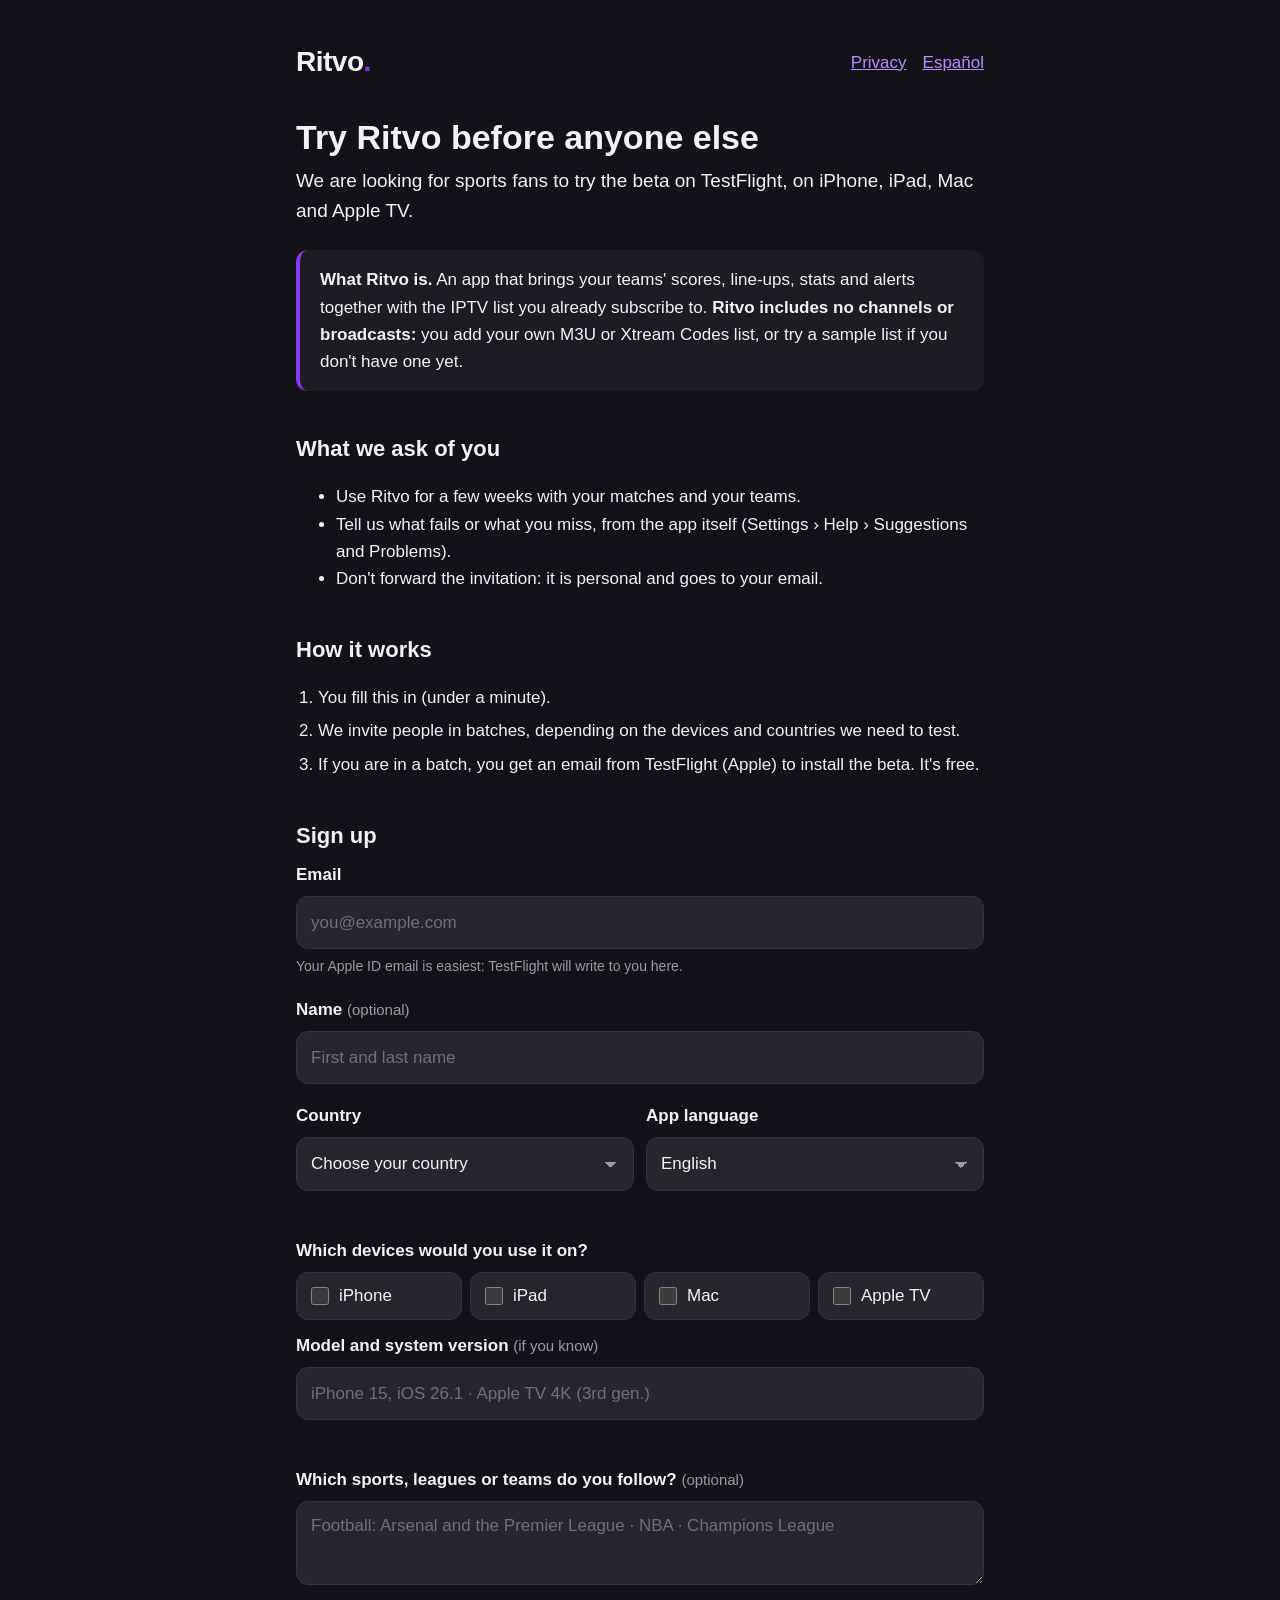
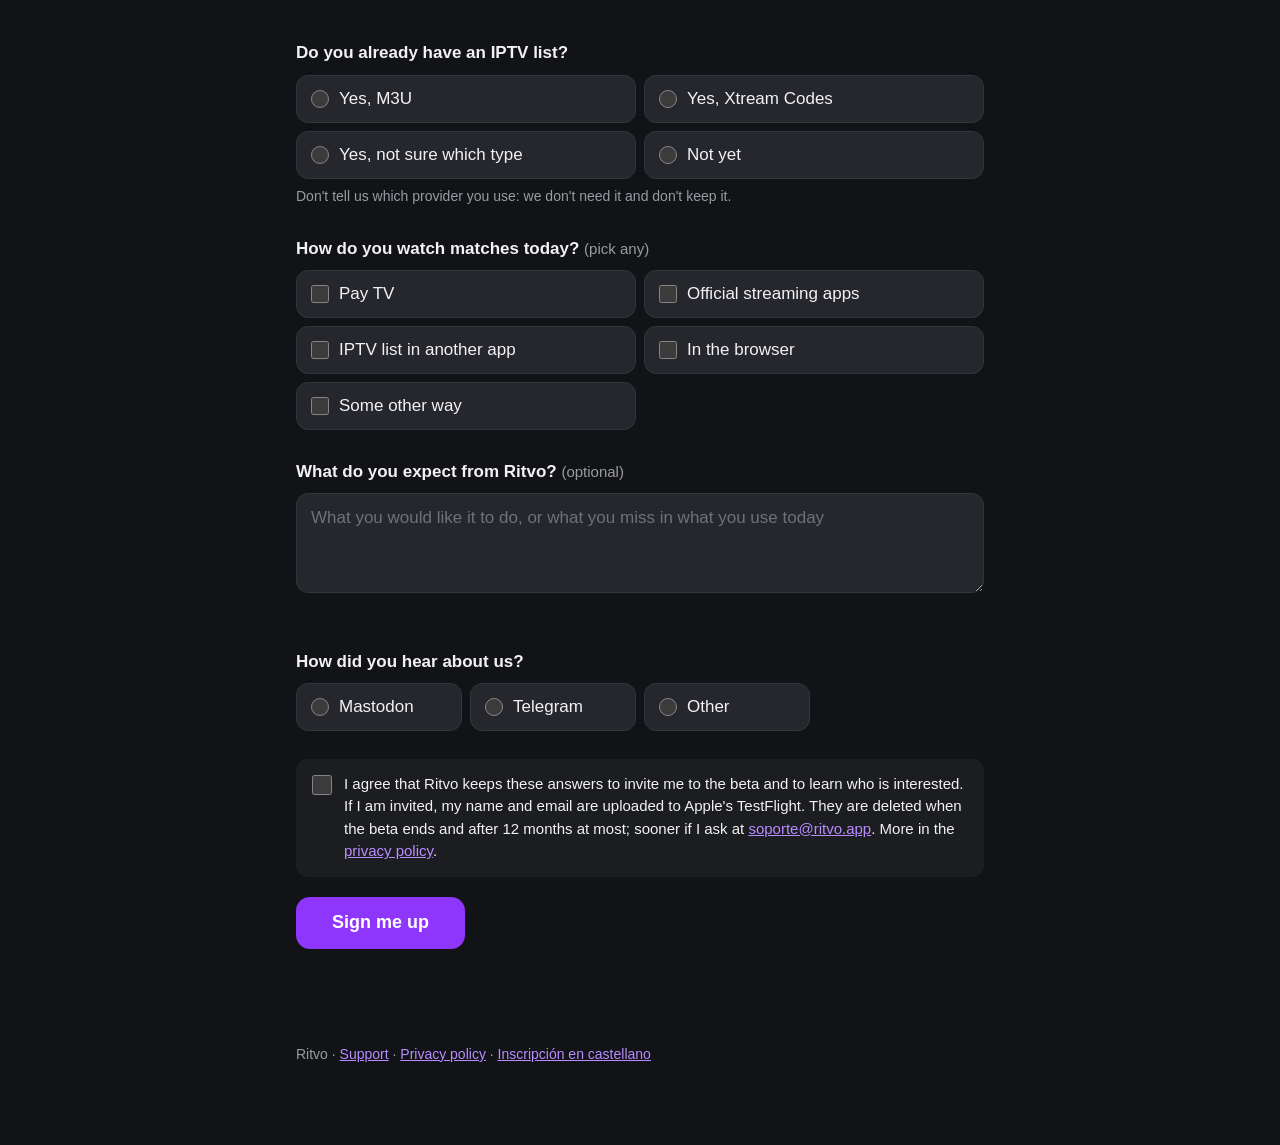
==== beta-en.html @ 6161b94f "Add the beta sign-up form and its privacy section - beta.html and beta-en.html: what Ritvo is (no ch" ====
<!doctype html>
<html lang="en">
<head>
  <meta charset="utf-8">
  <meta name="viewport" content="width=device-width, initial-scale=1">
  <meta name="referrer" content="no-referrer">
  <title>Ritvo beta · Sign up</title>
  <meta name="description" content="Sign up to try Ritvo on TestFlight before it launches: matches, stats and your own IPTV list on iPhone, iPad, Mac and Apple TV.">
  <link rel="alternate" hreflang="es" href="beta.html">
  <link rel="stylesheet" href="estilo.css">
  <link rel="stylesheet" href="beta.css">
</head>
<body>
<main>
  <header>
    <a class="wordmark" href="index.html">Ritvo<span>.</span></a>
    <nav><a href="privacy.html#beta">Privacy</a><a href="beta.html" hreflang="es" data-keep-query>Español</a></nav>
  </header>

  <h1>Try Ritvo before anyone else</h1>
  <p class="lead">We are looking for sports fans to try the beta on TestFlight, on iPhone, iPad, Mac and Apple TV.</p>

  <div class="summary">
    <p><strong>What Ritvo is.</strong> An app that brings your teams' scores, line-ups, stats and alerts together with the IPTV list you already subscribe to. <strong>Ritvo includes no channels or broadcasts:</strong> you add your own M3U or Xtream Codes list, or try a sample list if you don't have one yet.</p>
  </div>

  <h2>What we ask of you</h2>
  <ul>
    <li>Use Ritvo for a few weeks with your matches and your teams.</li>
    <li>Tell us what fails or what you miss, from the app itself (Settings › Help › Suggestions and Problems).</li>
    <li>Don't forward the invitation: it is personal and goes to your email.</li>
  </ul>

  <h2>How it works</h2>
  <ol class="steps">
    <li>You fill this in (under a minute).</li>
    <li>We invite people in batches, depending on the devices and countries we need to test.</li>
    <li>If you are in a batch, you get an email from TestFlight (Apple) to install the beta. It's free.</li>
  </ol>

  <h2 id="formulario">Sign up</h2>
  <form id="signup" action="https://api.ritvo.app/v1/beta/signup" method="post" novalidate>
    <input type="hidden" name="page" value="en">

    <fieldset>
      <div class="field">
        <label class="label" for="email">Email</label>
        <input id="email" name="email" type="email" required maxlength="254" autocomplete="email" inputmode="email" autocapitalize="off" spellcheck="false" placeholder="you@example.com">
        <p class="hint">Your Apple ID email is easiest: TestFlight will write to you here.</p>
      </div>
      <div class="field">
        <label class="label" for="name">Name <span class="optional">(optional)</span></label>
        <input id="name" name="name" type="text" maxlength="80" autocomplete="name" placeholder="First and last name">
      </div>
      <div class="pair">
        <div class="field">
          <label class="label" for="country">Country</label>
          <select id="country" name="country" required>
            <option value="" selected disabled>Choose your country</option>
            <option value="ES">Spain</option>
            <option value="MX">Mexico</option>
            <option value="AR">Argentina</option>
            <option value="CO">Colombia</option>
            <option value="CL">Chile</option>
            <option value="PE">Peru</option>
            <option value="VE">Venezuela</option>
            <option value="EC">Ecuador</option>
            <option value="UY">Uruguay</option>
            <option value="PY">Paraguay</option>
            <option value="BO">Bolivia</option>
            <option value="CR">Costa Rica</option>
            <option value="GT">Guatemala</option>
            <option value="DO">Dominican Republic</option>
            <option value="PR">Puerto Rico</option>
            <option value="US">United States</option>
            <option value="CA">Canada</option>
            <option value="GB">United Kingdom</option>
            <option value="IE">Ireland</option>
            <option value="PT">Portugal</option>
            <option value="FR">France</option>
            <option value="IT">Italy</option>
            <option value="DE">Germany</option>
            <option value="NL">Netherlands</option>
            <option value="BE">Belgium</option>
            <option value="CH">Switzerland</option>
            <option value="AD">Andorra</option>
            <option value="ZZ">Another country</option>
          </select>
        </div>
        <div class="field">
          <label class="label" for="language">App language</label>
          <select id="language" name="language" required>
            <option value="en" selected>English</option>
            <option value="es">Spanish</option>
            <option value="other">Other</option>
          </select>
        </div>
      </div>
    </fieldset>

    <fieldset id="devices-group">
      <legend>Which devices would you use it on?</legend>
      <div class="choices">
        <label class="choice"><input type="checkbox" name="devices" value="iphone"> iPhone</label>
        <label class="choice"><input type="checkbox" name="devices" value="ipad"> iPad</label>
        <label class="choice"><input type="checkbox" name="devices" value="mac"> Mac</label>
        <label class="choice"><input type="checkbox" name="devices" value="appletv"> Apple TV</label>
      </div>
      <div class="field" style="margin-top: 12px">
        <label class="label" for="models">Model and system version <span class="optional">(if you know)</span></label>
        <input id="models" name="models" type="text" maxlength="200" placeholder="iPhone 15, iOS 26.1 · Apple TV 4K (3rd gen.)">
      </div>
    </fieldset>

    <fieldset>
      <div class="field">
        <label class="label" for="sports">Which sports, leagues or teams do you follow? <span class="optional">(optional)</span></label>
        <textarea id="sports" name="sports" maxlength="300" rows="2" placeholder="Football: Arsenal and the Premier League · NBA · Champions League"></textarea>
      </div>
    </fieldset>

    <fieldset>
      <legend>Do you already have an IPTV list?</legend>
      <div class="choices roomy">
        <label class="choice"><input type="radio" name="iptv" value="m3u" required> Yes, M3U</label>
        <label class="choice"><input type="radio" name="iptv" value="xtream"> Yes, Xtream Codes</label>
        <label class="choice"><input type="radio" name="iptv" value="unsure"> Yes, not sure which type</label>
        <label class="choice"><input type="radio" name="iptv" value="none"> Not yet</label>
      </div>
      <p class="hint">Don't tell us which provider you use: we don't need it and don't keep it.</p>
    </fieldset>

    <fieldset>
      <legend>How do you watch matches today? <span class="optional">(pick any)</span></legend>
      <div class="choices roomy">
        <label class="choice"><input type="checkbox" name="watch" value="paytv"> Pay TV</label>
        <label class="choice"><input type="checkbox" name="watch" value="streaming"> Official streaming apps</label>
        <label class="choice"><input type="checkbox" name="watch" value="iptv_app"> IPTV list in another app</label>
        <label class="choice"><input type="checkbox" name="watch" value="web"> In the browser</label>
        <label class="choice"><input type="checkbox" name="watch" value="other"> Some other way</label>
      </div>
    </fieldset>

    <fieldset>
      <div class="field">
        <label class="label" for="expectations">What do you expect from Ritvo? <span class="optional">(optional)</span></label>
        <textarea id="expectations" name="expectations" maxlength="600" rows="3" placeholder="What you would like it to do, or what you miss in what you use today"></textarea>
      </div>
    </fieldset>

    <fieldset>
      <legend>How did you hear about us?</legend>
      <div class="choices">
        <label class="choice"><input type="radio" name="source" value="mastodon" required> Mastodon</label>
        <label class="choice"><input type="radio" name="source" value="telegram"> Telegram</label>
        <label class="choice"><input type="radio" name="source" value="other"> Other</label>
      </div>
    </fieldset>

    <div class="trap" aria-hidden="true">
      <label for="website">Leave this field empty</label>
      <input id="website" name="website" type="text" tabindex="-1" autocomplete="off">
    </div>

    <label class="consent">
      <input type="checkbox" name="consent" value="yes" required>
      <span>I agree that Ritvo keeps these answers to invite me to the beta and to learn who is interested. If I am invited, my name and email are uploaded to Apple's TestFlight. They are deleted when the beta ends and after 12 months at most; sooner if I ask at <a href="mailto:soporte@ritvo.app">soporte@ritvo.app</a>. More in the <a href="privacy.html#beta">privacy policy</a>.</span>
    </label>

    <button type="submit">Sign me up</button>
    <p id="status" class="status" role="status" aria-live="polite"></p>
  </form>

  <footer>Ritvo · <a href="support.html">Support</a> · <a href="privacy.html#beta">Privacy policy</a> · <a href="beta.html" hreflang="es" data-keep-query>Inscripción en castellano</a></footer>
</main>
<script src="beta.js"></script>
</body>
</html>
---- estilo.css ----
/* Ritvo's public pages: privacy policy and support (docs/PUBLICACION.md). */
:root {
  --charcoal: #121316;
  --surface: #1c1d21;
  --accent: #8e36fc;
  --accent-text: #b98cff;
  --text: #f2f2f5;
  --text-secondary: #9a9ba3;
  color-scheme: dark;
}

* { box-sizing: border-box; }

body {
  margin: 0;
  background: var(--charcoal);
  color: var(--text);
  font: 17px/1.6 -apple-system, BlinkMacSystemFont, "SF Pro Text", "Helvetica Neue", Arial, sans-serif;
}

main {
  max-width: 720px;
  margin: 0 auto;
  padding: 40px 16px 80px;
}

header {
  display: flex;
  align-items: center;
  justify-content: space-between;
  gap: 16px;
  margin-bottom: 32px;
}

.wordmark {
  font-weight: 800;
  font-size: 28px;
  letter-spacing: -0.5px;
  color: var(--text);
  text-decoration: none;
}

.wordmark span { color: var(--accent); }

nav a { margin-left: 16px; }

h1 { font-size: 34px; line-height: 1.2; margin: 0 0 8px; }
h2 { font-size: 22px; margin: 40px 0 8px; }
h3 { font-size: 18px; margin: 24px 0 4px; }

p, li { color: var(--text); }

.meta, .note { color: var(--text-secondary); font-size: 15px; }

.summary {
  background: var(--surface);
  border-left: 4px solid var(--accent);
  border-radius: 12px;
  padding: 16px 20px;
  margin: 24px 0;
}

.summary p { margin: 0; }

a { color: var(--accent-text); }

table { width: 100%; border-collapse: collapse; margin: 16px 0; font-size: 15px; }
th, td { text-align: left; vertical-align: top; padding: 10px 8px; border-bottom: 1px solid #2c2d33; }
th { color: var(--text-secondary); font-weight: 600; }

footer { margin-top: 56px; color: var(--text-secondary); font-size: 14px; }

@media (max-width: 560px) {
  table, thead, tbody, tr, th, td { display: block; }
  thead { display: none; }
  td { border: none; padding: 2px 0; }
  tr { border-bottom: 1px solid #2c2d33; padding: 10px 0; }
}
---- beta.css ----
/* The external beta's signup form (beta.html, beta-en.html). On top of estilo.css. */
:root {
  --field: #26272c;
  --line: #34353c;
  --danger: #ff6b6b;
}

.lead { font-size: 19px; color: var(--text); margin: 0 0 8px; }

.steps { padding-left: 22px; }
.steps li { margin: 6px 0; }

form { margin-top: 8px; }

fieldset {
  border: 0;
  margin: 0 0 28px;
  padding: 0;
  min-width: 0;
}

legend, .label {
  display: block;
  font-weight: 650;
  font-size: 17px;
  margin-bottom: 8px;
  padding: 0;
}

.optional { color: var(--text-secondary); font-weight: 400; font-size: 15px; }
.hint { color: var(--text-secondary); font-size: 14px; margin: 6px 0 0; }

.field { margin-bottom: 18px; }

input[type="email"], input[type="text"], select, textarea {
  width: 100%;
  font: inherit;
  font-size: 17px;
  color: var(--text);
  background: var(--field);
  border: 1px solid var(--line);
  border-radius: 12px;
  padding: 12px 14px;
  min-height: 48px;
}

textarea { min-height: 84px; resize: vertical; line-height: 1.45; }

select {
  appearance: none;
  background-image: linear-gradient(45deg, transparent 50%, var(--text-secondary) 50%), linear-gradient(135deg, var(--text-secondary) 50%, transparent 50%);
  background-position: calc(100% - 22px) 52%, calc(100% - 16px) 52%;
  background-size: 6px 6px;
  background-repeat: no-repeat;
  padding-right: 40px;
}

input:focus-visible, select:focus-visible, textarea:focus-visible, .choice:focus-within, button:focus-visible {
  outline: 2px solid var(--accent-text);
  outline-offset: 2px;
}

::placeholder { color: #6f7079; }

.choices {
  display: grid;
  grid-template-columns: repeat(auto-fill, minmax(150px, 1fr));
  gap: 8px;
}

/* Longer answers: always two per row. */
.choices.roomy { grid-template-columns: repeat(2, minmax(0, 1fr)); }

.choice {
  display: flex;
  align-items: center;
  gap: 10px;
  min-height: 48px;
  padding: 10px 14px;
  background: var(--field);
  border: 1px solid var(--line);
  border-radius: 12px;
  cursor: pointer;
  line-height: 1.3;
}

.choice:has(input:checked) { border-color: var(--accent); background: #2a2340; }

.choice input { accent-color: var(--accent); width: 18px; height: 18px; margin: 0; flex: none; }

.consent {
  display: flex;
  gap: 12px;
  align-items: flex-start;
  background: var(--surface);
  border-radius: 12px;
  padding: 14px 16px;
  font-size: 15px;
  line-height: 1.5;
  cursor: pointer;
}

.consent input { accent-color: var(--accent); width: 20px; height: 20px; margin: 2px 0 0; flex: none; }

/* Hidden from people, there for bots (the server ignores signups that fill it). */
.trap { position: absolute; left: -10000px; width: 1px; height: 1px; overflow: hidden; }

button[type="submit"] {
  width: 100%;
  margin-top: 20px;
  min-height: 52px;
  border: 0;
  border-radius: 14px;
  background: var(--accent);
  color: #fff;
  font: inherit;
  font-weight: 700;
  font-size: 18px;
  cursor: pointer;
}

button[type="submit"]:disabled { opacity: 0.6; cursor: progress; }

.status { min-height: 24px; margin: 14px 0 0; font-size: 15px; }
.status.error { color: var(--danger); }

.invalid { border-color: var(--danger) !important; }

@media (min-width: 640px) {
  .pair { display: grid; grid-template-columns: 1fr 1fr; gap: 12px; }
  button[type="submit"] { width: auto; padding: 0 36px; }
}
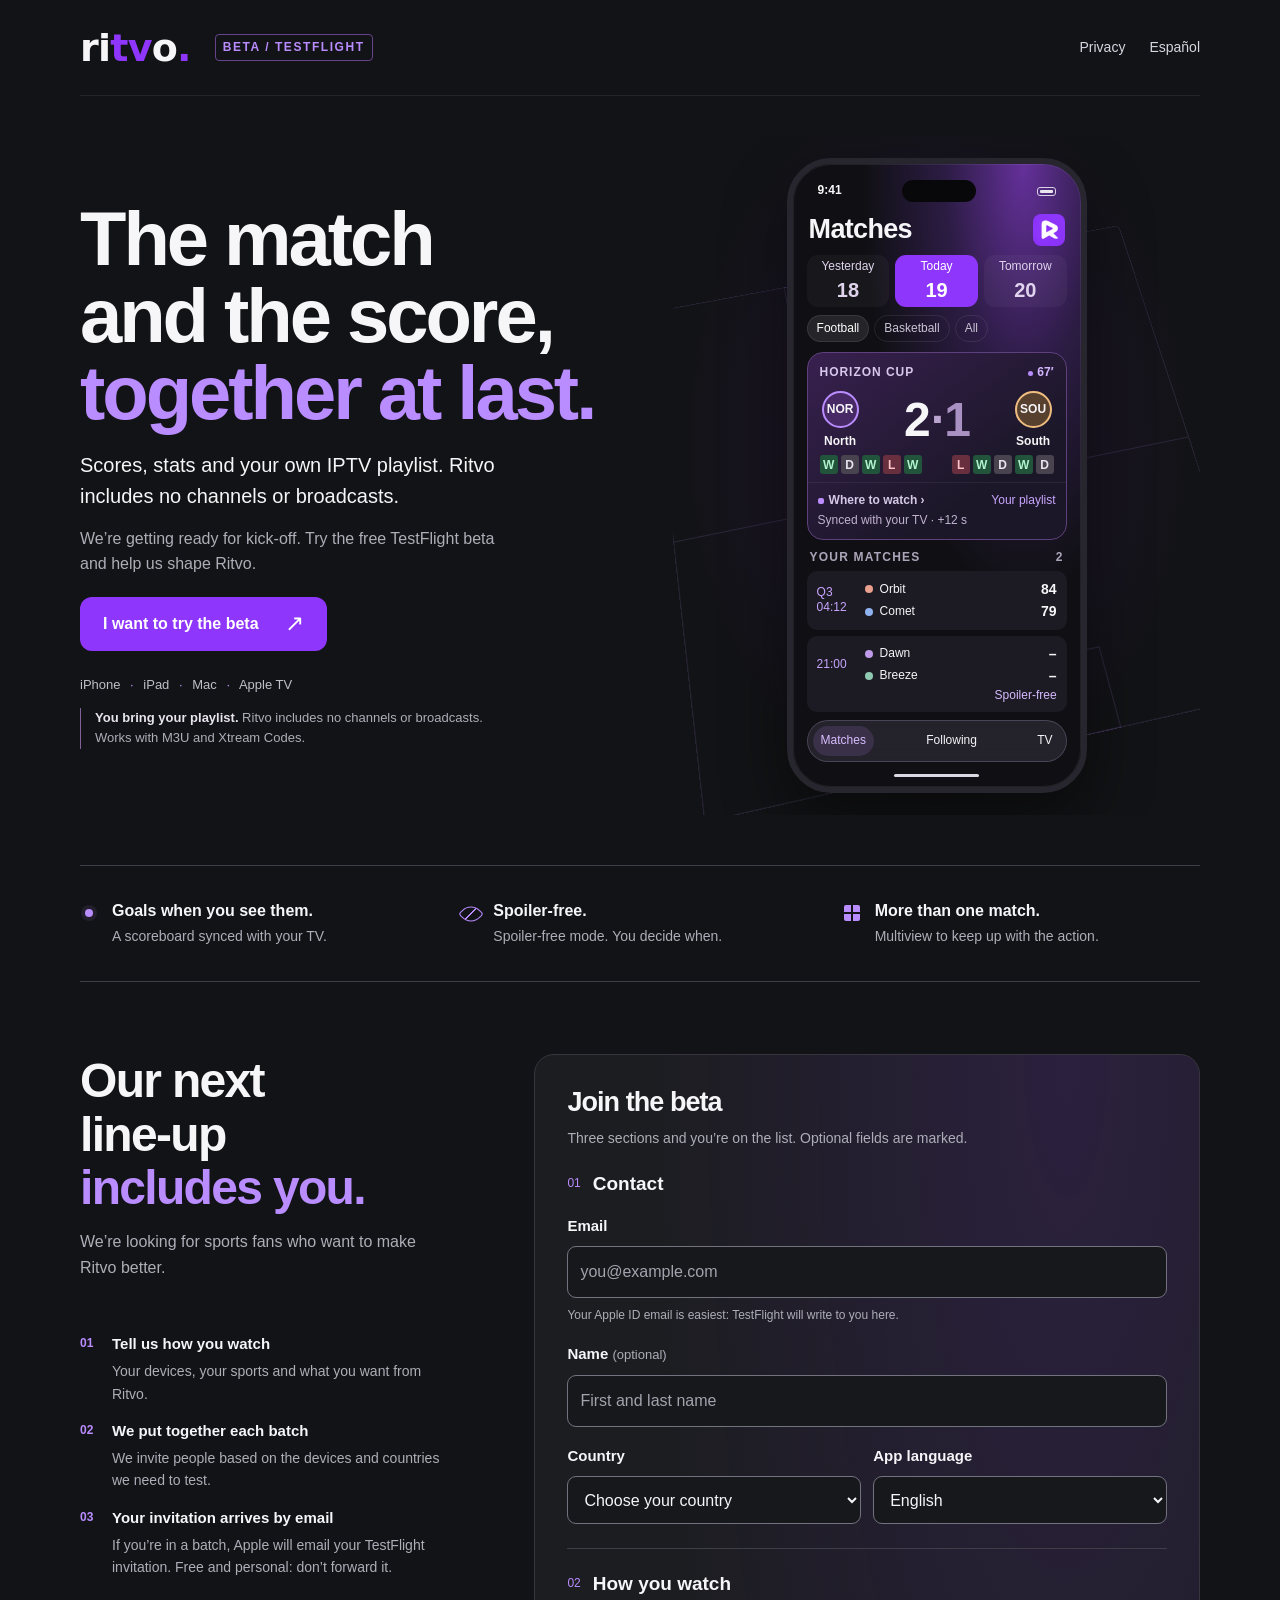
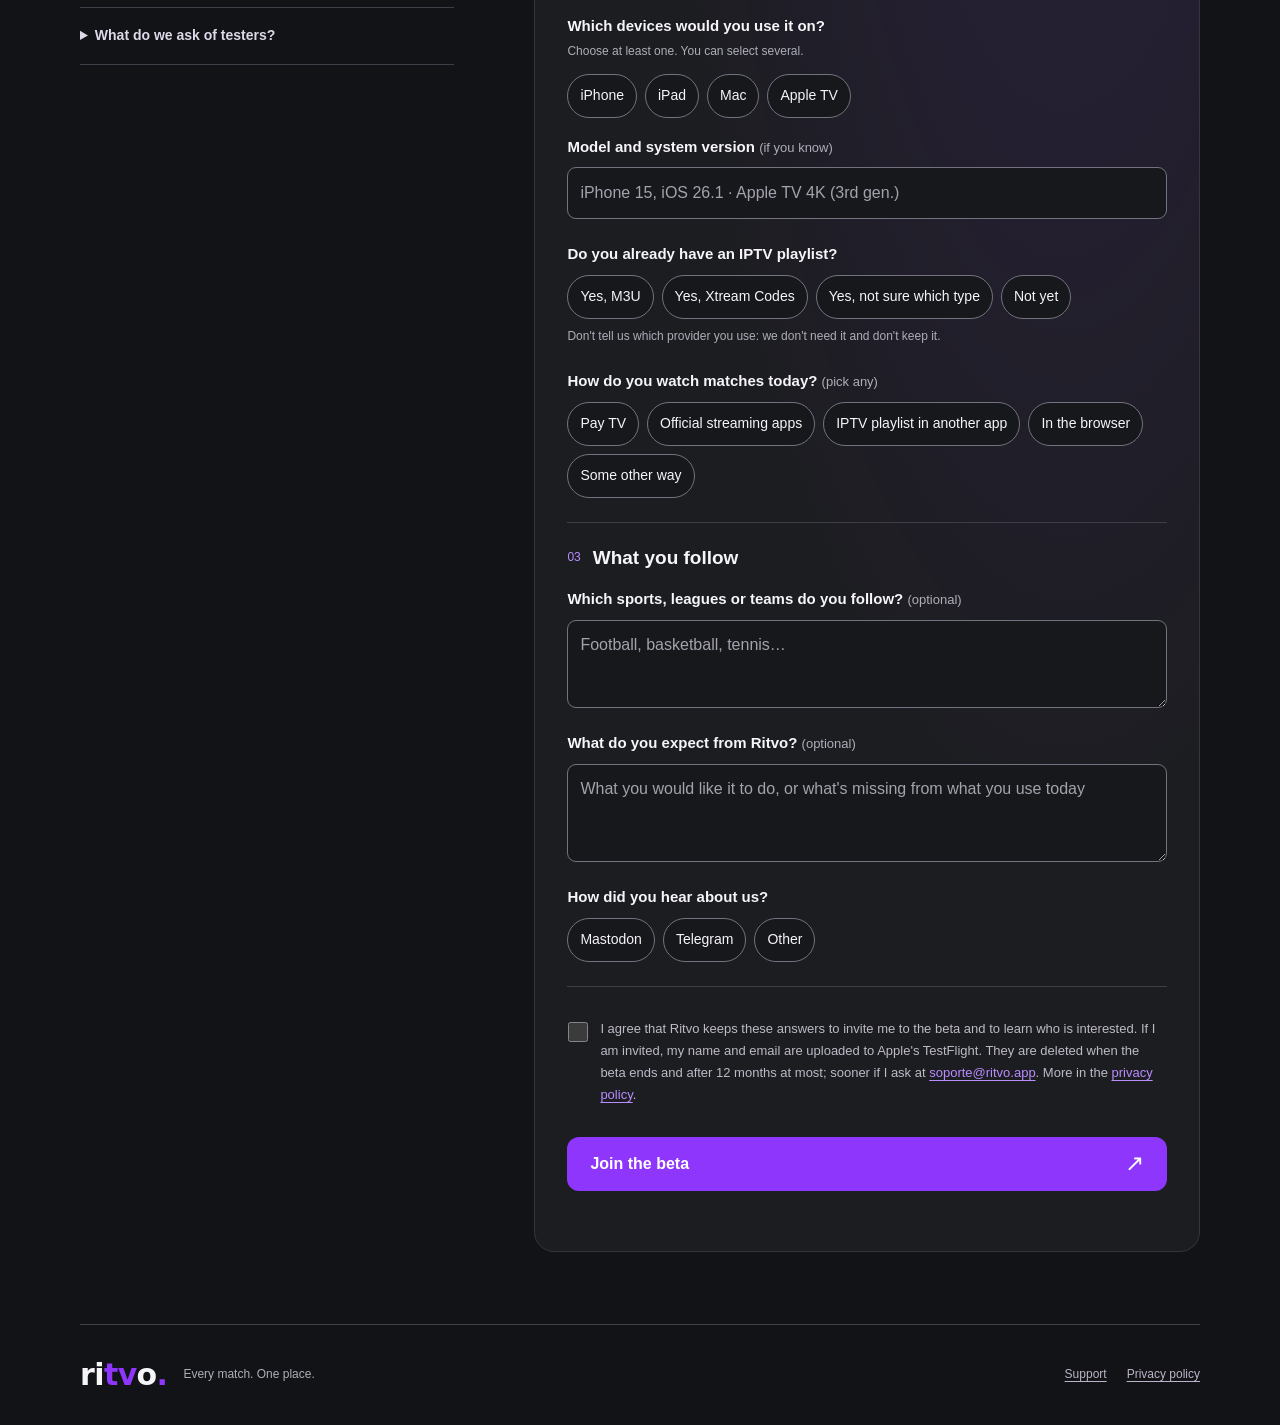
==== commit cfc5f047: "Redesign the beta sign-up pages with Ritvo's own look - Arena hero with the app's wordmark and icon," ====
--- a/beta-en.html
+++ b/beta-en.html
@@ -1,52 +1,91 @@
 <!doctype html>
-<html lang="en">
+<html data-type="software" lang="en">
 <head>
   <meta charset="utf-8">
   <meta name="viewport" content="width=device-width, initial-scale=1">
   <meta name="referrer" content="no-referrer">
   <title>Ritvo beta · Sign up</title>
-  <meta name="description" content="Sign up to try Ritvo on TestFlight before it launches: matches, stats and your own IPTV list on iPhone, iPad, Mac and Apple TV.">
+  <meta name="description" content="Sign up to try Ritvo on TestFlight before it launches: matches, stats and your own IPTV playlist on iPhone, iPad, Mac and Apple TV.">
   <link rel="alternate" hreflang="es" href="beta.html">
-  <link rel="stylesheet" href="estilo.css">
   <link rel="stylesheet" href="beta.css">
+  <meta name="theme-color" content="#121316">
+  <meta name="color-scheme" content="dark">
+  <link rel="apple-touch-icon" sizes="192x192" href="beta-assets/app-icon-192.png">
+  <link rel="icon" type="image/png" sizes="192x192" href="beta-assets/app-icon-192.png">
+  <link rel="icon" type="image/png" sizes="512x512" href="beta-assets/app-icon-512.png">
+  <meta property="og:title" content="Ritvo beta · The match and the score, together at last.">
+  <meta property="og:description" content="Try Ritvo on TestFlight: scores, stats and your own IPTV playlist. No channels or broadcasts included.">
+  <meta property="og:type" content="website">
+  <meta property="og:url" content="https://ritvo.app/beta-en.html">
+  <meta property="og:image" content="https://ritvo.app/beta-assets/og-beta-en.jpg">
+  <meta property="og:image:width" content="1200">
+  <meta property="og:image:height" content="630">
+  <meta property="og:image:alt" content="Ritvo beta. The match and the score, together at last. iPhone preview with fictional teams and your own playlist.">
+  <meta name="twitter:card" content="summary_large_image">
 </head>
 <body>
-<main>
-  <header>
-    <a class="wordmark" href="index.html">Ritvo<span>.</span></a>
-    <nav><a href="privacy.html#beta">Privacy</a><a href="beta.html" hreflang="es" data-keep-query>Español</a></nav>
-  </header>
-
-  <h1>Try Ritvo before anyone else</h1>
-  <p class="lead">We are looking for sports fans to try the beta on TestFlight, on iPhone, iPad, Mac and Apple TV.</p>
-
-  <div class="summary">
-    <p><strong>What Ritvo is.</strong> An app that brings your teams' scores, line-ups, stats and alerts together with the IPTV list you already subscribe to. <strong>Ritvo includes no channels or broadcasts:</strong> you add your own M3U or Xtream Codes list, or try a sample list if you don't have one yet.</p>
+<a class="skip-link" href="#contenido">Skip to content</a>
+<header class="site-header wrap">
+  <a class="wordmark" href="index.html" aria-label="Ritvo"><span aria-hidden="true">ri<span class="brand-violet">tv</span>o<span class="brand-violet">.</span></span></a>
+  <span class="beta-label">BETA <span>/ TESTFLIGHT</span></span>
+  <nav aria-label="Main navigation"><a href="privacy.html#beta">Privacy</a><a class="language-link" href="beta.html" hreflang="es" lang="es" data-keep-query>Español</a></nav>
+</header>
+<main id="contenido">
+<section class="hero wrap" aria-labelledby="hero-title">
+  <div class="hero-copy">
+    <h1 id="hero-title">The match and the score, <em>together at last.</em></h1>
+    <p class="lead">Scores, stats and your own IPTV playlist. Ritvo includes no channels or broadcasts.</p>
+    <p class="beta-invite">We’re getting ready for kick-off. Try the free TestFlight beta and help us shape Ritvo.</p>
+    <a class="button" href="#formulario">I want to try the beta <span aria-hidden="true">↗</span></a>
+
   </div>
-
-  <h2>What we ask of you</h2>
-  <ul>
-    <li>Use Ritvo for a few weeks with your matches and your teams.</li>
-    <li>Tell us what fails or what you miss, from the app itself (Settings › Help › Suggestions and Problems).</li>
-    <li>Don't forward the invitation: it is personal and goes to your email.</li>
-  </ul>
-
-  <h2>How it works</h2>
-  <ol class="steps">
-    <li>You fill this in (under a minute).</li>
-    <li>We invite people in batches, depending on the devices and countries we need to test.</li>
-    <li>If you are in a batch, you get an email from TestFlight (Apple) to install the beta. It's free.</li>
-  </ol>
-
-  <h2 id="formulario">Sign up</h2>
-  <form id="signup" action="https://api.ritvo.app/v1/beta/signup" method="post" novalidate>
+  <div class="arena" role="img" aria-label="Illustrative Ritvo preview with fictional teams: live score, recent form, matches and spoiler-free mode.">
+  <div class="pitch" aria-hidden="true"><i></i><b></b></div>
+  <div class="phone" aria-hidden="true">
+    <div class="phone-top"><span>9:41</span><span class="island"></span><span class="battery"></span></div>
+    <div class="notification-slot"><div class="goal-toast" aria-hidden="true"><img src="beta-assets/app-icon-192.png" width="40" height="40" alt=""><div><span>Ritvo <small>now</small></span><strong>GOAL! A second for North.</strong><p>NOR <b>2 – 1</b> SOU <span>67′</span></p></div></div></div>
+    <div class="app-heading"><strong>Matches</strong><img class="app-avatar" src="beta-assets/app-icon-192.png" alt="" width="32" height="32"></div>
+    <div class="app-dates"><span>Yesterday<b>18</b></span><span class="today">Today<b>19</b></span><span>Tomorrow<b>20</b></span></div>
+    <div class="app-filters"><span class="active-filter">Football</span><span>Basketball</span><span>All</span></div>
+    <div class="match-featured">
+      <div class="match-meta"><span>HORIZON CUP</span><span class="live"><i></i>67′</span></div>
+      <div class="scoreboard"><div><span class="team team-north">NOR</span><b>North</b></div><strong class="match-score"><span class="changing-digit"><span class="digit-before">1</span><span class="digit-after">2</span></span><span class="score-separator">·</span><span class="score-away">1</span></strong><div><span class="team team-south">SOU</span><b>South</b></div></div>
+      <div class="form-runs"><span><i class="win">W</i><i class="draw">D</i><i class="win">W</i><i class="loss">L</i><i class="win">W</i></span><span><i class="loss">L</i><i class="win">W</i><i class="draw">D</i><i class="win">W</i><i class="draw">D</i></span></div>
+      <div class="watch-row"><span class="sync-dot"></span><b>Where to watch ›</b><span>Your playlist</span></div>
+      <p class="sync-caption">Synced with your TV · +12 s</p>
+    </div>
+    <div class="app-list-title">YOUR MATCHES <span>2</span></div>
+    <div class="match-row"><span class="minute">Q3<br>04:12</span><div><span><i class="team-dot coral"></i>Orbit <b>84</b></span><span><i class="team-dot blue"></i>Comet <b>79</b></span></div></div>
+    <div class="match-row spoiler-row"><span class="minute">21:00</span><div><span><i class="team-dot lilac"></i>Dawn <b>–</b></span><span><i class="team-dot mint"></i>Breeze <b>–</b></span></div><span class="spoiler-label">Spoiler-free</span></div>
+    <div class="app-tabs"><span class="selected">Matches</span><span>Following</span><span>TV</span></div>
+    <div class="home-indicator"></div>
+  </div>
+
+</div>
+  <div class="hero-support"><p class="platforms">iPhone <span>·</span> iPad <span>·</span> Mac <span>·</span> Apple TV</p>
+    <p class="disclosure"><strong>You bring your playlist.</strong> Ritvo includes no channels or broadcasts. Works with M3U and Xtream Codes.</p></div>
+</section>
+<div class="feature-strip wrap">
+  <p class="feature-live"><strong>Goals when you see them.</strong><span>A scoreboard synced with your TV.</span></p>
+  <p class="feature-spoiler"><strong>Spoiler-free.</strong><span>Spoiler-free mode. You decide when.</span></p>
+  <p class="feature-multiview"><strong>More than one match.</strong><span>Multiview to keep up with the action.</span></p>
+</div><section class="signup-section wrap" aria-labelledby="formulario">
+  <aside class="signup-intro" aria-labelledby="signup-intro-title">
+    <h2 id="signup-intro-title">Our next <br>line-up <br><em>includes you.</em></h2>
+    <p>We’re looking for sports fans who want to make Ritvo better.</p>
+
+  </aside>
+  <div class="form-panel"><div class="form-heading"><h2 id="formulario" tabindex="-1">Join the beta</h2><p>Three sections and you’re on the list. Optional fields are marked.</p></div>
+    <form aria-labelledby="formulario" id="signup" action="https://api.ritvo.app/v1/beta/signup" method="post" novalidate>
     <input type="hidden" name="page" value="en">
 
-    <fieldset>
+<section class="form-block" aria-labelledby="block-1"><h3 id="block-1"><span aria-hidden="true">01</span>Contact</h3>
+    <fieldset>
+      <legend class="sr-only">Contact details</legend>
       <div class="field">
         <label class="label" for="email">Email</label>
-        <input id="email" name="email" type="email" required maxlength="254" autocomplete="email" inputmode="email" autocapitalize="off" spellcheck="false" placeholder="you@example.com">
-        <p class="hint">Your Apple ID email is easiest: TestFlight will write to you here.</p>
+        <input id="email" aria-describedby="email-hint" name="email" type="email" required maxlength="254" autocomplete="email" inputmode="email" autocapitalize="off" spellcheck="false" placeholder="you@example.com">
+        <p id="email-hint" class="hint">Your Apple ID email is easiest: TestFlight will write to you here.</p>
       </div>
       <div class="field">
         <label class="label" for="name">Name <span class="optional">(optional)</span></label>
@@ -97,82 +136,89 @@
         </div>
       </div>
     </fieldset>
-
+</section><section class="form-block" aria-labelledby="block-2"><h3 id="block-2"><span aria-hidden="true">02</span>How you watch</h3>
     <fieldset id="devices-group">
       <legend>Which devices would you use it on?</legend>
-      <div class="choices">
-        <label class="choice"><input type="checkbox" name="devices" value="iphone"> iPhone</label>
-        <label class="choice"><input type="checkbox" name="devices" value="ipad"> iPad</label>
-        <label class="choice"><input type="checkbox" name="devices" value="mac"> Mac</label>
-        <label class="choice"><input type="checkbox" name="devices" value="appletv"> Apple TV</label>
-      </div>
-      <div class="field" style="margin-top: 12px">
+      <p class="hint choice-hint">Choose at least one. You can select several.</p>
+      <div class="choices devices-choices">
+        <label class="choice"><input class="sr-only" type="checkbox" name="devices" value="iphone"> iPhone</label>
+        <label class="choice"><input class="sr-only" type="checkbox" name="devices" value="ipad"> iPad</label>
+        <label class="choice"><input class="sr-only" type="checkbox" name="devices" value="mac"> Mac</label>
+        <label class="choice"><input class="sr-only" type="checkbox" name="devices" value="appletv"> Apple TV</label>
+      </div>
+      <div class="field models-field">
         <label class="label" for="models">Model and system version <span class="optional">(if you know)</span></label>
         <input id="models" name="models" type="text" maxlength="200" placeholder="iPhone 15, iOS 26.1 · Apple TV 4K (3rd gen.)">
       </div>
     </fieldset>
-
-    <fieldset>
-      <div class="field">
-        <label class="label" for="sports">Which sports, leagues or teams do you follow? <span class="optional">(optional)</span></label>
-        <textarea id="sports" name="sports" maxlength="300" rows="2" placeholder="Football: Arsenal and the Premier League · NBA · Champions League"></textarea>
-      </div>
-    </fieldset>
-
-    <fieldset>
-      <legend>Do you already have an IPTV list?</legend>
+    <fieldset>
+      <legend>Do you already have an IPTV playlist?</legend>
       <div class="choices roomy">
-        <label class="choice"><input type="radio" name="iptv" value="m3u" required> Yes, M3U</label>
-        <label class="choice"><input type="radio" name="iptv" value="xtream"> Yes, Xtream Codes</label>
-        <label class="choice"><input type="radio" name="iptv" value="unsure"> Yes, not sure which type</label>
-        <label class="choice"><input type="radio" name="iptv" value="none"> Not yet</label>
+        <label class="choice"><input class="sr-only" type="radio" name="iptv" value="m3u" required> Yes, M3U</label>
+        <label class="choice"><input class="sr-only" type="radio" name="iptv" value="xtream"> Yes, Xtream Codes</label>
+        <label class="choice"><input class="sr-only" type="radio" name="iptv" value="unsure"> Yes, not sure which type</label>
+        <label class="choice"><input class="sr-only" type="radio" name="iptv" value="none"> Not yet</label>
       </div>
       <p class="hint">Don't tell us which provider you use: we don't need it and don't keep it.</p>
     </fieldset>
-
     <fieldset>
       <legend>How do you watch matches today? <span class="optional">(pick any)</span></legend>
       <div class="choices roomy">
-        <label class="choice"><input type="checkbox" name="watch" value="paytv"> Pay TV</label>
-        <label class="choice"><input type="checkbox" name="watch" value="streaming"> Official streaming apps</label>
-        <label class="choice"><input type="checkbox" name="watch" value="iptv_app"> IPTV list in another app</label>
-        <label class="choice"><input type="checkbox" name="watch" value="web"> In the browser</label>
-        <label class="choice"><input type="checkbox" name="watch" value="other"> Some other way</label>
-      </div>
-    </fieldset>
-
-    <fieldset>
+        <label class="choice"><input class="sr-only" type="checkbox" name="watch" value="paytv"> Pay TV</label>
+        <label class="choice"><input class="sr-only" type="checkbox" name="watch" value="streaming"> Official streaming apps</label>
+        <label class="choice"><input class="sr-only" type="checkbox" name="watch" value="iptv_app"> IPTV playlist in another app</label>
+        <label class="choice"><input class="sr-only" type="checkbox" name="watch" value="web"> In the browser</label>
+        <label class="choice"><input class="sr-only" type="checkbox" name="watch" value="other"> Some other way</label>
+      </div>
+    </fieldset>
+</section><section class="form-block" aria-labelledby="block-3"><h3 id="block-3"><span aria-hidden="true">03</span>What you follow</h3>
+    <fieldset>
+      <legend class="sr-only">Your sports</legend>
+      <div class="field">
+        <label class="label" for="sports">Which sports, leagues or teams do you follow? <span class="optional">(optional)</span></label>
+        <textarea id="sports" name="sports" maxlength="300" rows="2" placeholder="Football, basketball, tennis…"></textarea>
+      </div>
+    </fieldset>
+    <fieldset>
+      <legend class="sr-only">Your expectations</legend>
       <div class="field">
         <label class="label" for="expectations">What do you expect from Ritvo? <span class="optional">(optional)</span></label>
-        <textarea id="expectations" name="expectations" maxlength="600" rows="3" placeholder="What you would like it to do, or what you miss in what you use today"></textarea>
-      </div>
-    </fieldset>
-
+        <textarea id="expectations" name="expectations" maxlength="600" rows="3" placeholder="What you would like it to do, or what's missing from what you use today"></textarea>
+      </div>
+    </fieldset>
     <fieldset>
       <legend>How did you hear about us?</legend>
       <div class="choices">
-        <label class="choice"><input type="radio" name="source" value="mastodon" required> Mastodon</label>
-        <label class="choice"><input type="radio" name="source" value="telegram"> Telegram</label>
-        <label class="choice"><input type="radio" name="source" value="other"> Other</label>
-      </div>
-    </fieldset>
-
-    <div class="trap" aria-hidden="true">
+        <label class="choice"><input class="sr-only" type="radio" name="source" value="mastodon" required> Mastodon</label>
+        <label class="choice"><input class="sr-only" type="radio" name="source" value="telegram"> Telegram</label>
+        <label class="choice"><input class="sr-only" type="radio" name="source" value="other"> Other</label>
+      </div>
+    </fieldset>
+</section>    <div class="trap" aria-hidden="true">
       <label for="website">Leave this field empty</label>
       <input id="website" name="website" type="text" tabindex="-1" autocomplete="off">
     </div>
 
+    <div class="form-finish">
     <label class="consent">
       <input type="checkbox" name="consent" value="yes" required>
       <span>I agree that Ritvo keeps these answers to invite me to the beta and to learn who is interested. If I am invited, my name and email are uploaded to Apple's TestFlight. They are deleted when the beta ends and after 12 months at most; sooner if I ask at <a href="mailto:soporte@ritvo.app">soporte@ritvo.app</a>. More in the <a href="privacy.html#beta">privacy policy</a>.</span>
     </label>
 
-    <button type="submit">Sign me up</button>
+    <button type="submit">Join the beta <span aria-hidden="true">↗</span></button>
     <p id="status" class="status" role="status" aria-live="polite"></p>
+    </div>
   </form>
-
-  <footer>Ritvo · <a href="support.html">Support</a> · <a href="privacy.html#beta">Privacy policy</a> · <a href="beta.html" hreflang="es" data-keep-query>Inscripción en castellano</a></footer>
+  </div>
+  <div class="signup-explainer"><ol class="signup-steps">
+      <li><b>Tell us how you watch</b><span>Your devices, your sports and what you want from Ritvo.</span></li>
+      <li><b>We put together each batch</b><span>We invite people based on the devices and countries we need to test.</span></li>
+      <li><b>Your invitation arrives by email</b><span>If you’re in a batch, Apple will email your TestFlight invitation. Free and personal: don’t forward it.</span></li>
+    </ol>
+    <details class="beta-details"><summary>What do we ask of testers?</summary><p>Use Ritvo for a few weeks with your matches and teams. Tell us what fails or what’s missing from Settings › Help › Suggestions and Problems.</p><p>No playlist yet? You can try a sample playlist.</p></details></div>
+</section>
 </main>
+<footer class="site-footer wrap"><a class="wordmark" href="index.html" aria-label="Ritvo"><span aria-hidden="true">ri<span class="brand-violet">tv</span>o<span class="brand-violet">.</span></span></a><p>Every match. One place.</p><nav aria-label="Footer"><a href="support.html">Support</a><a href="privacy.html#beta">Privacy policy</a></nav></footer>
 <script src="beta.js"></script>
 </body>
 </html>
--- a/beta.css
+++ b/beta.css
@@ -1,132 +1,316 @@
-/* The external beta's signup form (beta.html, beta-en.html). On top of estilo.css. */
+/* Beta de Ritvo: hoja autónoma, sin dependencias de estilo.css. */
 :root {
-  --field: #26272c;
-  --line: #34353c;
-  --danger: #ff6b6b;
-}
-
-.lead { font-size: 19px; color: var(--text); margin: 0 0 8px; }
-
-.steps { padding-left: 22px; }
-.steps li { margin: 6px 0; }
-
-form { margin-top: 8px; }
-
-fieldset {
-  border: 0;
-  margin: 0 0 28px;
-  padding: 0;
-  min-width: 0;
-}
-
-legend, .label {
-  display: block;
-  font-weight: 650;
-  font-size: 17px;
-  margin-bottom: 8px;
-  padding: 0;
-}
-
-.optional { color: var(--text-secondary); font-weight: 400; font-size: 15px; }
-.hint { color: var(--text-secondary); font-size: 14px; margin: 6px 0 0; }
-
+  color-scheme: dark;
+  --bg: #121316;
+  --surface: #1c1d21;
+  --field: #17181c;
+  --text: #f6f5f8;
+  --muted: #adaeb8;
+  --accent: #8e36fc;
+  --accent-text: #b98cff;
+  --line: #3d3e48;
+  --control-line: #72737f;
+  --danger: #ff9caa;
+  --green: #85dfb2;
+  --ease: cubic-bezier(.2,.8,.2,1);
+  font-family: -apple-system, BlinkMacSystemFont, "Segoe UI", sans-serif;
+  background: var(--bg);
+  color: var(--text);
+  font-synthesis: none;
+  -webkit-text-size-adjust: 100%;
+}
+* { box-sizing: border-box; }
+body { margin: 0; line-height: 1.6; }
+a { color: var(--accent-text); text-underline-offset: .22em; }
+a:hover { color: #decaff; }
+button, input, select, textarea { font: inherit; }
+button, a, input, select, textarea, summary { -webkit-tap-highlight-color: #b98cff30; }
+::selection { background: #6730a4; color: #fff; }
+:focus-visible { outline: 3px solid #cdaeff; outline-offset: 3px; }
+input, textarea { caret-color: var(--accent-text); }
+h1, h2, h3, p { margin: 0; }
+h1, h2, h3 { line-height: 1.12; text-wrap: balance; }
+h1, h2 { letter-spacing: -.035em; }
+em { font-style: normal; color: var(--accent-text); }
+img { max-width: 100%; height: auto; }
+.wrap { width: min(1120px, calc(100% - 40px)); margin-inline: auto; }
+.sr-only, .trap { position: absolute; width: 1px; height: 1px; padding: 0; margin: -1px; overflow: hidden; clip-path: inset(50%); white-space: nowrap; border: 0; }
+.skip-link { position: absolute; top: 8px; left: 16px; z-index: 10; padding: 10px 16px; background: var(--surface); transform: translateY(-160%); }
+.skip-link:focus { transform: translateY(0); }
+.site-header { display: flex; align-items: center; flex-wrap: wrap; gap: 12px; min-height: 84px; padding-block: 20px; border-bottom: 1px solid #ffffff12; }
+.wordmark { display: inline-flex; flex: none; align-items: center; min-height: 44px; text-decoration: none; }
+.wordmark { font: 800 38px/1 ui-rounded, "SF Pro Rounded", system-ui, sans-serif; letter-spacing: -.02em; color: var(--text); }
+.wordmark:hover { color: var(--text); }
+.brand-violet { color: #8e36fc; }
+.beta-label { font-size: 12px; font-weight: 750; letter-spacing: .13em; color: var(--accent-text); padding: 3px 7px; border: 1px solid #67438c; border-radius: 4px; }
+.beta-label > span { display: none; }
+.site-header nav { margin-left: auto; display: flex; gap: 12px; align-items: center; font-size: 13px; }
+.site-header nav a { color: #d7d5df; text-decoration: none; display: flex; align-items: center; min-height: 44px; }
+.site-header nav a:hover { color: var(--accent-text); text-decoration: underline; }
+.hero { position: relative; padding-block: 28px 28px; }
+.hero-copy { position: relative; z-index: 1; }
+.hero h1 { font-size: clamp(42px, 6.2vw, 76px); font-weight: 800; line-height: 1.01; letter-spacing: -.04em; }
+.hero .lead { margin-top: 18px; max-width: 480px; font-size: 17px; line-height: 1.55; }
+.beta-invite { display: none; color: var(--muted); max-width: 440px; margin-top: 14px; font-size: 16px; }
+.button, button[type="submit"] { display: inline-flex; align-items: center; justify-content: space-between; gap: 26px; min-height: 54px; padding: 13px 22px; border: 1px solid transparent; border-radius: 12px; background: var(--accent); color: #fff; font-size: 16px; font-weight: 700; line-height: 1.4; text-decoration: none; cursor: pointer; transition: transform 180ms var(--ease), background 180ms var(--ease); }
+.button:hover, button[type="submit"]:hover:not(:disabled) { color: #fff; background: #7927e3; transform: translateY(-2px); }
+.button:active, button[type="submit"]:active:not(:disabled) { transform: translateY(1px); }
+.button > span, button[type="submit"] > span { font-size: 23px; line-height: 1; font-weight: 400; }
+.hero .button { margin-top: 20px; }
+.platforms { color: #c0bec9; font-size: 13px; margin-top: 14px; }
+.platforms span { color: var(--accent-text); padding-inline: 6px; }
+.disclosure { max-width: 440px; font-size: 13px; color: var(--muted); margin-top: 12px; padding-left: 14px; border-left: 1px solid #7f629a; line-height: 1.6; }
+.disclosure strong { color: #e8e4ee; }
+/* Arena: una pista, luz violeta y la interfaz propia; todo se dibuja localmente. */
+.arena { position: relative; isolation: isolate; overflow: clip; display: grid; place-items: center; min-width: 0; padding-block: 26px 24px; margin-top: 8px; }
+.arena::before { content: ""; position: absolute; z-index: -2; inset: 0; background: radial-gradient(ellipse at 50% 45%, #8e36fc45, #5922921a 40%, transparent 70%); }
+.pitch { position: absolute; z-index: -1; inset: 85px 0 55px; border: 1px solid #b98cff20; border-radius: 5px; transform: perspective(700px) rotateX(16deg) rotateZ(-12deg); pointer-events: none; }
+.pitch::before, .pitch::after { content: ""; position: absolute; width: 44%; height: 14%; left: 28%; border: 1px solid #b98cff25; }
+.pitch::before { top: -1px; } .pitch::after { bottom: -1px; }
+.pitch i { position: absolute; top: 50%; width: 100%; height: 1px; background: #b98cff25; }
+.pitch b { position: absolute; width: 110px; height: 110px; border: 1px solid #b98cff25; border-radius: 50%; top: calc(50% - 55px); left: calc(50% - 55px); }
+.phone { width: min(300px, 100%); padding: 16px 14px 10px; position: relative; border: 6px solid #27262e; border-radius: 44px; background: radial-gradient(ellipse at 80% 0%, #64309a 0, #2c1c44 24%, transparent 49%), #101014; box-shadow: 0 28px 65px #0007, inset 0 0 0 1px #ffffff12; font-size: 12px; line-height: 1.3; }
+.phone-top { display: flex; align-items: center; justify-content: space-between; height: 22px; padding-inline: 11px; font-size: 12px; font-weight: 700; }
+.island { width: 74px; height: 22px; border-radius: 18px; background: #08080a; }
+.battery { width: 19px; height: 9px; border: 1px solid #d9d1e5; border-radius: 3px; position: relative; }
+.battery::after { content: ""; position: absolute; inset: 2px; background: #e9e5ef; border-radius: 1px; }
+.app-heading { display: flex; align-items: center; justify-content: space-between; margin: 10px 2px 8px; }
+.app-heading > strong { font-size: 27px; letter-spacing: -.025em; }
+.app-avatar { border-radius: 8px; width: 32px; height: 32px; }
+.app-dates { display: flex; gap: 6px; text-align: center; }
+.app-dates > span { flex: 1; padding: 4px 3px; border-radius: 11px; color: #dfd3ed; background: #ffffff09; font-size: 12px; }
+.app-dates b { display: block; font-size: 20px; margin-top: 2px; }
+.app-dates .today { background: var(--accent); color: #fff; }
+.app-filters { display: flex; align-items: center; gap: 5px; margin-block: 8px 10px; font-size: 12px; }
+.app-filters span { padding: 5px 9px; border: 1px solid #ffffff16; border-radius: 20px; color: #c9c3d4; }
+.app-filters .active-filter { color: #fff; background: #ffffff17; }
+.match-featured { background: linear-gradient(145deg, #38204f, #1b1728 70%); border: 1px solid #5e407c; border-radius: 16px; overflow: hidden; }
+.match-meta { display: flex; justify-content: space-between; align-items: center; padding: 12px 12px 0; font-size: 12px; font-weight: 700; letter-spacing: .08em; color: #d7c7ea; }
+.live { color: #d2b4ff; display: flex; gap: 4px; align-items: center; font-size: 12px; letter-spacing: 0; }
+.live i { width: 5px; height: 5px; background: var(--accent-text); border-radius: 50%; animation: live-pulse 2s ease-in-out infinite; }
+.scoreboard { display: flex; align-items: center; justify-content: space-between; gap: 8px; padding: 10px 14px 6px; }
+.scoreboard > div { display: grid; gap: 6px; justify-items: center; }
+.team { display: grid; place-items: center; width: 37px; height: 37px; border: 2px solid; border-radius: 50%; font-size: 12px; font-weight: 800; }
+.team-north { border-color: #b98cff; background: #472a65; }
+.team-south { border-color: #f0bd80; background: #57402e; }
+.scoreboard > strong { font-size: 48px; line-height: 1; letter-spacing: -.04em; font-variant-numeric: tabular-nums; }
+.match-score { display: inline-flex; align-items: baseline; gap: 2px; }
+.score-separator { color: #b9a3cf; }
+.score-away { color: #aa91c3; }
+.changing-digit { display: inline-grid; }
+.changing-digit > span { grid-area: 1 / 1; }
+.digit-before { opacity: 0; }
+.digit-after { opacity: 1; }
+.form-runs { display: flex; justify-content: space-between; padding: 0 12px 8px; }
+.form-runs > span { display: flex; gap: 3px; }
+.form-runs i { display: grid; place-items: center; border-radius: 3px; width: 18px; height: 19px; font: 700 12px/1 -apple-system, BlinkMacSystemFont, sans-serif; }
+.win { color: #b0f3ce; background: #21543a; } .draw { color: #e8e4ee; background: #48434e; } .loss { color: #ffc2c8; background: #682f3e; }
+.watch-row { display: flex; align-items: center; gap: 5px; border-top: 1px solid #ffffff0f; padding: 10px 10px 4px; font-size: 12px; color: #d6c9e8; }
+.watch-row > span:last-child { margin-left: auto; color: #c9a5ff; }
+.sync-caption { margin: 0 10px 10px; color: #c1b3d0; font-size: 12px; }
+.sync-dot { width: 6px; height: 6px; background: var(--accent-text); border-radius: 2px; }
+.app-list-title { display: flex; justify-content: space-between; color: #aca5b9; font-size: 12px; font-weight: 700; letter-spacing: .1em; margin: 10px 3px 6px; }
+.match-row { display: flex; align-items: center; gap: 12px; padding: 7px 10px; background: #1c1b23; border-radius: 10px; margin-top: 6px; position: relative; }
+.minute { color: #c8a5ff; font-size: 12px; width: 36px; flex: none; font-variant-numeric: tabular-nums; }
+.match-row > div { flex: 1; min-width: 0; }
+.match-row > div > span { display: flex; align-items: center; gap: 7px; padding-block: 2px; }
+.match-row b { margin-left: auto; font-size: 14px; }
+.team-dot { width: 8px; height: 8px; border-radius: 50%; }
+.coral { background: #e9a08c; } .blue { background: #8fb3ef; } .lilac { background: #be9ae8; } .mint { background: #8fc9b2; }
+.spoiler-row { padding-bottom: 25px; }
+.spoiler-label { position: absolute; bottom: 8px; right: 10px; color: #d5baff; font-size: 12px; }
+.app-tabs { display: flex; justify-content: space-between; align-items: center; padding: 5px; gap: 3px; margin-top: 8px; background: #d5c3ee1a; border: 1px solid #c5b3e03d; border-radius: 24px; backdrop-filter: blur(8px); }
+.app-tabs span { padding: 7px 8px; font-size: 12px; }
+.app-tabs .selected { color: #d9bdff; background: #b98cff25; border-radius: 18px; }
+.home-indicator { width: 85px; height: 3px; border-radius: 3px; background: #dcd8e3; margin: 12px auto 0; }
+.notification-slot { position: relative; height: 82px; margin-top: 10px; }
+.goal-toast { position: absolute; top: 0; left: -5px; right: -5px; display: flex; gap: 8px; align-items: center; padding: 9px; background: #302a3cf5; border: 1px solid #8d749f; box-shadow: 0 8px 22px #0005; border-radius: 18px; }
+.goal-toast img { width: 34px; height: 34px; border-radius: 8px; flex: none; }
+.goal-toast > div { flex: 1; }
+.goal-toast div > span { display: block; font-size: 12px; color: #ddd3e8; }
+.goal-toast small { float: right; font-size: 12px; color: #bcb1c8; }
+.goal-toast strong { font-size: 12px; display: block; margin: 2px 0 3px; }
+.goal-toast p { font-size: 12px; color: #d4c9df; }
+.goal-toast p b { color: #fff; padding-inline: 6px; }
+.goal-toast p > span { color: #cfb0fc; padding-left: 12px; }
+.feature-strip { display: grid; border-top: 1px solid var(--line); border-bottom: 1px solid var(--line); padding-block: 8px; }
+.feature-strip p { position: relative; padding: 12px 0 12px 32px; }
+.feature-strip p::before { content: ""; position: absolute; left: 1px; top: 19px; width: 16px; height: 16px; color: var(--accent-text); }
+.feature-strip .feature-live::before { width: 8px; height: 8px; top: 23px; left: 5px; background: currentColor; border-radius: 50%; box-shadow: 0 0 0 4px #b98cff18; animation: live-pulse 2s ease-in-out infinite; }
+.feature-strip .feature-spoiler::before { border: 1px solid currentColor; border-radius: 70% 15%; transform: rotate(45deg); background: linear-gradient(90deg, transparent 44%, var(--accent-text) 44% 54%, transparent 54%); }
+.feature-strip .feature-multiview::before { border-radius: 2px; background: linear-gradient(var(--bg), var(--bg)) center/2px 100% no-repeat, linear-gradient(var(--bg), var(--bg)) center/100% 2px no-repeat, var(--accent-text); }
+.feature-strip p + p { border-top: 1px solid #ffffff0c; }
+.feature-strip strong { display: block; font-size: 16px; font-weight: 650; }
+.feature-strip p > span { color: var(--muted); font-size: 14px; }
+.signup-section { padding-block: 28px 28px; }
+.signup-intro h2 { font-size: clamp(32px, 4.3vw, 48px); }
+.signup-intro > p { margin-top: 14px; color: var(--muted); max-width: 340px; }
+.signup-steps { list-style: none; padding: 0; margin: 28px 0; counter-reset: step; }
+.signup-steps li { counter-increment: step; padding-left: 32px; position: relative; margin-top: 14px; }
+.signup-steps li::before { content: counter(step, decimal-leading-zero); position: absolute; left: 0; top: 2px; font-size: 12px; font-weight: 650; color: var(--accent-text); font-variant-numeric: tabular-nums; }
+.signup-steps b { display: block; font-size: 15px; }
+.signup-steps span { display: block; color: var(--muted); font-size: 14px; margin-top: 4px; }
+.beta-details { border-block: 1px solid var(--line); padding-block: 6px; font-size: 14px; }
+.beta-details summary { min-height: 44px; align-content: center; cursor: pointer; color: #ded9e8; font-weight: 600; }
+.beta-details summary:hover { color: var(--accent-text); }
+.beta-details p { color: var(--muted); margin: 6px 0 16px; }
+.form-panel { background: radial-gradient(ellipse at 80% 0, #8e36fc22, transparent 55%), var(--surface); border: 1px solid #37343e; border-radius: 20px; margin-top: 32px; padding: 24px 18px 8px; }
+.form-heading h2 { font-size: 27px; }
+.form-heading p { color: var(--muted); font-size: 14px; margin-top: 10px; }
+.form-block { margin-bottom: 24px; }
+.form-heading { margin-bottom: 24px; }
+#formulario { scroll-margin-top: 20px; }
+.form-block + .form-block { border-top: 1px solid var(--line); padding-top: 24px; }
+.form-block h3 { font-size: 19px; display: flex; align-items: center; gap: 12px; margin-bottom: 20px; }
+.form-block h3 > span { color: var(--accent-text); font-size: 12px; font-weight: 500; font-variant-numeric: tabular-nums; }
+fieldset { min-width: 0; border: 0; padding: 0; margin: 0 0 24px; }
+fieldset:last-child { margin-bottom: 0; }
+legend, .label { display: block; font-weight: 600; font-size: 15px; padding: 0; margin-bottom: 10px; line-height: 1.45; }
+.optional { font-weight: 400; color: var(--muted); font-size: 13px; }
+.hint { font-size: 12px; line-height: 1.6; color: var(--muted); margin: 8px 0 0; }
+.choice-hint { margin: -4px 0 12px; }
 .field { margin-bottom: 18px; }
-
-input[type="email"], input[type="text"], select, textarea {
-  width: 100%;
-  font: inherit;
-  font-size: 17px;
-  color: var(--text);
-  background: var(--field);
-  border: 1px solid var(--line);
-  border-radius: 12px;
-  padding: 12px 14px;
-  min-height: 48px;
-}
-
-textarea { min-height: 84px; resize: vertical; line-height: 1.45; }
-
-select {
-  appearance: none;
-  background-image: linear-gradient(45deg, transparent 50%, var(--text-secondary) 50%), linear-gradient(135deg, var(--text-secondary) 50%, transparent 50%);
-  background-position: calc(100% - 22px) 52%, calc(100% - 16px) 52%;
-  background-size: 6px 6px;
-  background-repeat: no-repeat;
-  padding-right: 40px;
-}
-
-input:focus-visible, select:focus-visible, textarea:focus-visible, .choice:focus-within, button:focus-visible {
-  outline: 2px solid var(--accent-text);
-  outline-offset: 2px;
-}
-
-::placeholder { color: #6f7079; }
-
-.choices {
-  display: grid;
-  grid-template-columns: repeat(auto-fill, minmax(150px, 1fr));
-  gap: 8px;
-}
-
-/* Longer answers: always two per row. */
-.choices.roomy { grid-template-columns: repeat(2, minmax(0, 1fr)); }
-
-.choice {
-  display: flex;
-  align-items: center;
-  gap: 10px;
-  min-height: 48px;
-  padding: 10px 14px;
-  background: var(--field);
-  border: 1px solid var(--line);
-  border-radius: 12px;
-  cursor: pointer;
-  line-height: 1.3;
-}
-
-.choice:has(input:checked) { border-color: var(--accent); background: #2a2340; }
-
-.choice input { accent-color: var(--accent); width: 18px; height: 18px; margin: 0; flex: none; }
-
-.consent {
-  display: flex;
-  gap: 12px;
-  align-items: flex-start;
-  background: var(--surface);
-  border-radius: 12px;
-  padding: 14px 16px;
-  font-size: 15px;
-  line-height: 1.5;
-  cursor: pointer;
-}
-
-.consent input { accent-color: var(--accent); width: 20px; height: 20px; margin: 2px 0 0; flex: none; }
-
-/* Hidden from people, there for bots (the server ignores signups that fill it). */
-.trap { position: absolute; left: -10000px; width: 1px; height: 1px; overflow: hidden; }
-
-button[type="submit"] {
-  width: 100%;
-  margin-top: 20px;
-  min-height: 52px;
-  border: 0;
-  border-radius: 14px;
-  background: var(--accent);
-  color: #fff;
-  font: inherit;
-  font-weight: 700;
-  font-size: 18px;
-  cursor: pointer;
-}
-
-button[type="submit"]:disabled { opacity: 0.6; cursor: progress; }
-
-.status { min-height: 24px; margin: 14px 0 0; font-size: 15px; }
+.field:last-child { margin-bottom: 0; }
+.models-field { margin-top: 18px; }
+input[type="email"], input[type="text"], select, textarea { display: block; width: 100%; min-width: 0; min-height: 48px; font-size: 16px; border: 1px solid var(--control-line); border-radius: 9px; padding: 12px; background: var(--field); color: var(--text); }
+textarea { min-height: 88px; resize: vertical; line-height: 1.5; }
+select { padding-right: 32px; }
+::placeholder { color: #a4a2ad; opacity: 1; }
+.choices { display: flex; flex-wrap: wrap; gap: 8px; }
+.choice { position: relative; display: inline-flex; flex: 0 1 auto; gap: 6px; align-items: center; padding: 9px 12px; min-height: 44px; max-width: 100%; border: 1px solid var(--control-line); border-radius: 999px; background: var(--field); cursor: pointer; font-size: 14px; line-height: 1.4; transition: border-color 150ms var(--ease), background 150ms var(--ease); }
+.choice::before { content: none; }
+.choice:has(input:checked)::before { content: "✓"; width: 12px; flex: none; }
+.choice:hover { background: #28232f; border-color: #c2a4e3; }
+.choice:has(input:checked) { border-color: var(--accent-text); background: #8e36fc; color: #fff; }
+.choice:has(:focus-visible) { outline: 3px solid #cdaeff; outline-offset: 3px; }
+.consent input { accent-color: var(--accent); width: 18px; height: 18px; flex: none; margin: 0; cursor: pointer; }
+.form-finish { padding-top: 24px; border-top: 1px solid var(--line); }
+.consent { display: flex; align-items: flex-start; gap: 12px; padding: 6px 0; font-size: 13px; line-height: 1.7; color: #bdbac7; cursor: pointer; border: 1px solid transparent; border-radius: 5px; }
+.consent input { margin-top: 4px; width: 20px; height: 20px; }
+button[type="submit"] { margin-top: 24px; width: 100%; }
+button[type="submit"]:disabled { opacity: .65; cursor: progress; }
+.status { min-height: 24px; margin: 12px 0; font-size: 14px; }
 .status.error { color: var(--danger); }
-
 .invalid { border-color: var(--danger) !important; }
-
-@media (min-width: 640px) {
-  .pair { display: grid; grid-template-columns: 1fr 1fr; gap: 12px; }
-  button[type="submit"] { width: auto; padding: 0 36px; }
-}
+.site-footer { display: flex; gap: 16px; align-items: center; flex-wrap: wrap; padding-block: 28px; border-top: 1px solid var(--line); }
+.site-footer .wordmark { font-size: 30px; }
+.site-footer p { font-size: 12px; color: var(--muted); }
+.site-footer nav { display: flex; flex-wrap: wrap; gap: 20px; font-size: 12px; }
+.site-footer nav a { display: inline-flex; align-items: center; min-height: 44px; color: #bbb4c8; }
+/* Confirmación: una celebración breve, con los siguientes pasos a la vista. */
+.thanks-main { position: relative; }
+.thanks-hero { text-align: center; padding: 44px 0 40px; background: radial-gradient(ellipse at 50% 26%, #8e36fc26, transparent 65%); }
+.success-match { max-width: 450px; margin-inline: auto; }
+.success-state { color: #c8c2d3; font-size: 12px; letter-spacing: .12em; font-weight: 600; display: flex; justify-content: center; gap: 8px; align-items: center; }
+.success-check { color: var(--green); font-size: 16px; }
+.celebration-score { display: grid; grid-template-columns: 1fr auto 1fr; align-items: center; gap: 16px; margin-block: 14px 12px; }
+.celebration-score > span { font-size: 15px; color: #d9d0e7; }
+.celebration-score > strong { font-size: clamp(64px, 8vw, 90px); line-height: 1.2; letter-spacing: -.04em; font-variant-numeric: tabular-nums; }
+.celebration-score i { font-style: normal; color: #9476b2; font-weight: 400; }
+.score-rule { display: flex; align-items: center; gap: 12px; justify-content: center; }
+.score-rule > span { height: 1px; width: 32%; background: #75538e; }
+.score-rule i { border: 1px solid #9975b5; width: 18px; height: 18px; border-radius: 50%; }
+.thanks-hero h1 { font-size: clamp(38px, 5.2vw, 62px); margin-top: 30px; }
+.thanks-hero h1 em { color: #f0e8fa; }
+.thanks-hero .lead { max-width: 580px; margin: 22px auto 0; font-size: 16px; color: #c7c0d1; }
+.next-steps { display: grid; gap: 32px; padding-block: 32px; border-top: 1px solid var(--line); }
+.next-steps h2 { font-size: 23px; line-height: 1.2; }
+.next-steps p, .thanks-notes li { color: var(--muted); font-size: 14px; line-height: 1.65; }
+.next-steps p { margin-top: 14px; }
+.next-steps .button { margin-top: 20px; }
+.next-steps .external-note { font-size: 12px; margin-top: 10px; }
+.thanks-notes ul { padding-left: 18px; margin: 14px 0 0; }
+.thanks-notes li { padding-left: 4px; margin-bottom: 12px; }
+.thanks-notes li::marker { color: var(--accent-text); }
+.thanks-disclosure { color: var(--muted); font-size: 12px; text-align: center; margin: 10px auto 40px; }
+@keyframes live-pulse { 0%,100% { opacity: 1; } 50% { opacity: .35; } }
+/* Sin JS se muestran la notificación y el marcador final. */
+.arena.motion-ready .goal-toast { opacity: 0; transform: translateY(-24px); }
+.arena.motion-ready .digit-before { opacity: 1; }
+.arena.motion-ready .digit-after { opacity: 0; }
+/* Con movimiento, el aviso no reserva sitio: baja sobre la pantalla como un aviso de iOS, se queda unos segundos y se va; el marcador ya dice 2·1. */
+.arena.motion-ready .notification-slot { height: 0; margin-top: 4px; z-index: 3; }
+.arena.motion-ready.is-visible .goal-toast { animation: goal-arrives 650ms var(--ease) 350ms both, goal-leaves 500ms var(--ease) 5200ms forwards; }
+.arena.motion-ready.is-visible .digit-before { animation: digit-out 1ms linear 700ms both; }
+.arena.motion-ready.is-visible .digit-after { animation: digit-in 240ms var(--ease) 700ms both; }
+.celebration-score .digit-before { animation: digit-out 1ms linear 550ms both; }
+.celebration-score .digit-after { animation: digit-in 280ms var(--ease) 550ms both; }
+@keyframes goal-arrives { from { opacity: 0; transform: translateY(-24px); } to { opacity: 1; transform: translateY(0); } }
+@keyframes goal-leaves { from { opacity: 1; transform: translateY(0); } to { opacity: 0; transform: translateY(-24px); } }
+@keyframes digit-out { from { opacity: 1; } to { opacity: 0; } }
+@keyframes digit-in { from { opacity: 0; transform: translateY(5px); } to { opacity: 1; transform: translateY(0); } }
+@media (min-width: 600px) {
+  .wrap { width: min(1120px, calc(100% - 80px)); }
+  .site-header nav { font-size: 14px; gap: 24px; }
+  .beta-label { margin-left: 12px; }
+  .beta-label > span { display: inline; }
+  .hero .lead { font-size: 20px; }
+  .feature-strip { grid-template-columns: repeat(3, 1fr); gap: 24px; padding-block: 20px; }
+  .feature-strip p + p { border: 0; }
+  .form-panel { padding: 32px 32px 12px; }
+  .pair { display: grid; grid-template-columns: repeat(2, minmax(0, 1fr)); gap: 12px; }
+  .pair .field { margin-bottom: 0; }
+  .site-footer nav { margin-left: auto; }
+  .next-steps { grid-template-columns: 1fr 1fr; gap: 64px; padding-block: 40px; }
+}
+@media (min-width: 900px) {
+  .site-header { min-height: 96px; }
+  .hero { display: grid; grid-template-columns: 1.05fr 1fr; grid-template-areas: "copy arena" "support arena"; column-gap: 40px; row-gap: 0; align-items: center; padding-block: 40px 50px; }
+  .hero-copy { grid-area: copy; align-self: end; }
+  .hero-support { grid-area: support; align-self: start; padding-top: 10px; }
+  .beta-invite { display: block; }
+  .arena { grid-area: arena; min-height: 650px; margin: 0; padding-block: 22px; }
+  .pitch { inset: 95px 0 70px; }
+  .phone { width: 300px; }
+  .goal-toast strong { font-size: 12px; }
+  .signup-section { display: grid; grid-template-columns: minmax(0, .72fr) minmax(0, 1.28fr); grid-template-rows: min-content 1fr; column-gap: 80px; row-gap: 24px; padding-block: 72px; align-items: start; }
+  .signup-intro { grid-column: 1; grid-row: 1; }
+  .signup-explainer { grid-column: 1; grid-row: 2; align-self: start; }
+  .form-panel { margin-top: 0; grid-column: 2; grid-row: 1 / span 2; }
+  .thanks-main { max-width: 960px; }
+  .thanks-hero { padding-top: 52px; }
+}
+@media (max-width: 599px) {
+  .form-panel { margin-inline: -10px; margin-top: 24px; padding: 22px 16px 6px; }
+  .form-heading p { font-size: 13px; }
+  .pair { display: grid; grid-template-columns: repeat(2, minmax(0, 1fr)); gap: 12px; }
+  .pair .field { margin-bottom: 0; }
+  .feature-strip p { padding-block: 9px; }
+  .feature-strip p::before { top: 16px; }
+  .feature-strip .feature-live::before { top: 20px; }
+  .feature-strip p > span { font-size: 13px; }
+  .site-footer { gap: 8px 16px; padding-block: 20px; }
+  .app-dates b { display: inline; margin-left: 5px; font-size: 16px; }
+  .form-finish { padding-top: 18px; }
+  button[type="submit"] { margin-top: 18px; }
+  .form-heading { margin-bottom: 22px; }
+  .hint { line-height: 1.45; }
+  .form-block { margin-bottom: 20px; }
+  .form-block + .form-block { padding-top: 20px; }
+  .form-block h3 { margin-bottom: 16px; }
+  fieldset { margin-bottom: 18px; }
+  .field { margin-bottom: 14px; }
+  legend, .label { margin-bottom: 8px; }
+  .consent { font-size: 12px; line-height: 1.6; }
+  .signup-intro br { display: none; }
+  .signup-steps { margin-block: 22px; }
+  .signup-steps span { display: none; }
+}
+@media (max-width: 359px) {
+  .site-header { gap: 8px; }
+  .site-header .wordmark { font-size: 32px; }
+  .site-header nav { gap: 8px; font-size: 12px; }
+  .hero h1 { font-size: 40px; }
+  .phone { width: 274px; }
+}
+@media (prefers-reduced-motion: reduce) {
+  .arena.motion-ready .notification-slot { height: 82px; margin-top: 10px; }
+  .arena.motion-ready .goal-toast, .arena.motion-ready.is-visible .goal-toast { opacity: 1; transform: none; animation: none; }
+  .arena.motion-ready .digit-before, .celebration-score .digit-before { opacity: 0; }
+  .arena.motion-ready .digit-after, .celebration-score .digit-after { opacity: 1; transform: none; }
+  *, *::before, *::after { animation: none !important; transition: none !important; scroll-behavior: auto !important; }
+}
+@media (forced-colors: active) {
+  .choice:has(input:checked) { outline: 2px solid Highlight; }
+  .button, button[type="submit"] { border-color: ButtonText; }
+}
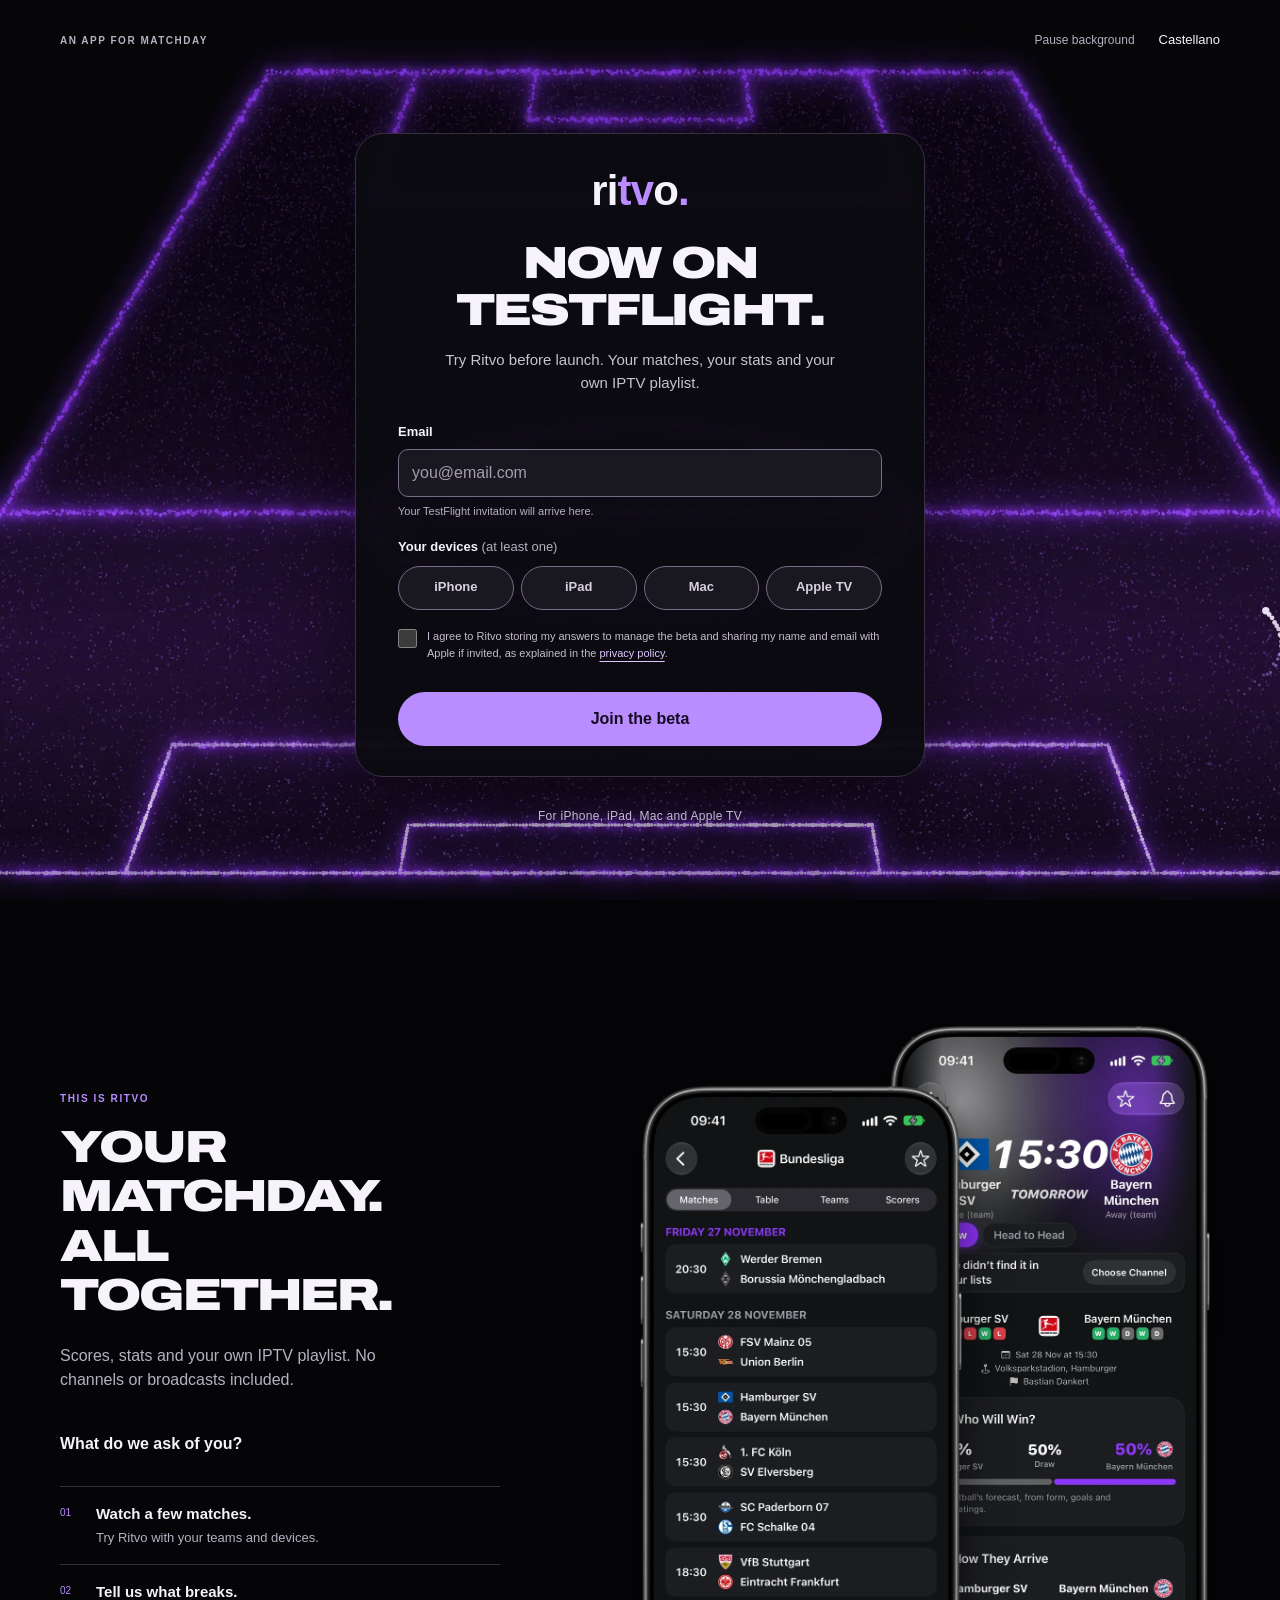
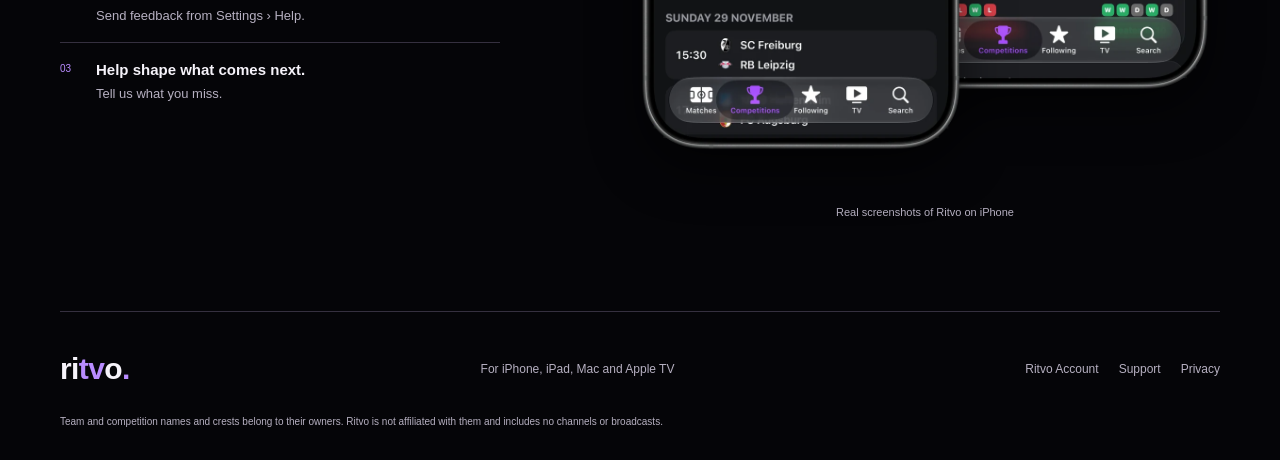
==== commit 9bcb2bb5: "New home page and two-step beta sign-up, in the spirit of an indie launch The owner took the launch " ====
--- a/beta-en.html
+++ b/beta-en.html
@@ -1,224 +1,45 @@
 <!doctype html>
-<html data-type="software" lang="en">
+<html lang="en" data-type="software">
 <head>
-  <meta charset="utf-8">
-  <meta name="viewport" content="width=device-width, initial-scale=1">
-  <meta name="referrer" content="no-referrer">
-  <title>Ritvo beta · Sign up</title>
-  <meta name="description" content="Sign up to try Ritvo on TestFlight before it launches: matches, stats and your own IPTV playlist on iPhone, iPad, Mac and Apple TV.">
-  <link rel="alternate" hreflang="es" href="beta.html">
-  <link rel="stylesheet" href="beta.css">
-  <meta name="theme-color" content="#121316">
-  <meta name="color-scheme" content="dark">
-  <link rel="apple-touch-icon" sizes="192x192" href="beta-assets/app-icon-192.png">
-  <link rel="icon" type="image/png" sizes="192x192" href="beta-assets/app-icon-192.png">
-  <link rel="icon" type="image/png" sizes="512x512" href="beta-assets/app-icon-512.png">
-  <meta property="og:title" content="Ritvo beta · The match and the score, together at last.">
-  <meta property="og:description" content="Try Ritvo on TestFlight: scores, stats and your own IPTV playlist. No channels or broadcasts included.">
-  <meta property="og:type" content="website">
-  <meta property="og:url" content="https://ritvo.app/beta-en.html">
-  <meta property="og:image" content="https://ritvo.app/beta-assets/og-beta-en.jpg">
-  <meta property="og:image:width" content="1200">
-  <meta property="og:image:height" content="630">
-  <meta property="og:image:alt" content="Ritvo beta. The match and the score, together at last. iPhone preview with fictional teams and your own playlist.">
-  <meta name="twitter:card" content="summary_large_image">
-</head>
-<body>
+<meta charset="utf-8"><meta name="viewport" content="width=device-width, initial-scale=1">
+<meta name="referrer" content="no-referrer"><meta name="theme-color" content="#050508"><meta name="color-scheme" content="dark">
+<meta name="page-type" content="software"><meta name="site-kind" content="software">
+<title>Ritvo beta · Now on TestFlight</title><meta name="description" content="Try Ritvo on TestFlight: scores, stats and your own IPTV playlist. No channels or broadcasts included.">
+<link rel="canonical" href="https://ritvo.app/beta-en.html">
+<link rel="stylesheet" href="beta.css"><link rel="preload" href="beta-assets/archivo-expanded-black.ttf" as="font" type="font/ttf" crossorigin>
+<link rel="icon" href="beta-assets/app-icon-192.png" type="image/png"><link rel="apple-touch-icon" href="beta-assets/app-icon-192.png">
+<meta property="og:type" content="website"><meta property="og:locale" content="en_GB"><meta property="og:site_name" content="Ritvo">
+<meta property="og:title" content="Ritvo beta · Now on TestFlight"><meta property="og:description" content="Try Ritvo on TestFlight: scores, stats and your own IPTV playlist. No channels or broadcasts included."><meta property="og:url" content="https://ritvo.app/beta-en.html">
+<meta property="og:image" content="https://ritvo.app/beta-assets/og-beta-en.jpg"><meta property="og:image:width" content="1200"><meta property="og:image:height" content="630"><meta property="og:image:alt" content="Ritvo on iPhone. Now on TestFlight.">
+<meta name="twitter:card" content="summary_large_image"><meta name="twitter:title" content="Ritvo beta · Now on TestFlight"><meta name="twitter:description" content="Try Ritvo on TestFlight: scores, stats and your own IPTV playlist. No channels or broadcasts included."><meta name="twitter:image" content="https://ritvo.app/beta-assets/og-beta-en.jpg"><meta name="twitter:image:alt" content="Ritvo on iPhone. Now on TestFlight.">
+
+<link rel="alternate" hreflang="es" href="beta.html">
+<script src="beta.js" defer></script></head><body class="beta-page">
 <a class="skip-link" href="#contenido">Skip to content</a>
-<header class="site-header wrap">
-  <a class="wordmark" href="index.html" aria-label="Ritvo"><span aria-hidden="true">ri<span class="brand-violet">tv</span>o<span class="brand-violet">.</span></span></a>
-  <span class="beta-label">BETA <span>/ TESTFLIGHT</span></span>
-  <nav aria-label="Main navigation"><a href="privacy.html#beta">Privacy</a><a class="language-link" href="beta.html" hreflang="es" lang="es" data-keep-query>Español</a></nav>
-</header>
-<main id="contenido">
-<section class="hero wrap" aria-labelledby="hero-title">
-  <div class="hero-copy">
-    <h1 id="hero-title">The match and the score, <em>together at last.</em></h1>
-    <p class="lead">Scores, stats and your own IPTV playlist. Ritvo includes no channels or broadcasts.</p>
-    <p class="beta-invite">We’re getting ready for kick-off. Try the free TestFlight beta and help us shape Ritvo.</p>
-    <a class="button" href="#formulario">I want to try the beta <span aria-hidden="true">↗</span></a>
+<div class="pitch-background" aria-hidden="true"><canvas id="pitch" aria-hidden="true"></canvas></div>
+<header class="site-header wrap"><span class="nav-note">AN APP FOR MATCHDAY</span>
+<nav aria-label="Main navigation"><button class="motion-toggle" type="button" hidden aria-pressed="false">Pause background</button><a href="beta.html" lang="es" hreflang="es" data-keep-query>Castellano</a></nav></header>
+<main id="contenido"><section class="hero" aria-labelledby="formulario"><div class="launch-card signup-card"><a class="wordmark" href="index.html" aria-label="Ritvo"><span aria-hidden="true">ri<span class="brand-violet">tv</span>o<span class="brand-violet">.</span></span></a><form id="signup" action="https://api.ritvo.app/v1/beta/signup" method="post" aria-labelledby="formulario">
+<input type="hidden" name="page" value="en">
+<div id="step-one"><div class="form-heading"><h1 id="formulario" tabindex="-1">NOW ON<br>TESTFLIGHT.</h1><p>Try Ritvo before launch. Your matches, your stats and your own IPTV playlist.</p></div>
+<div class="field"><label for="email">Email</label><input id="email" name="email" type="email" required maxlength="254" autocomplete="email" inputmode="email" autocapitalize="off" spellcheck="false" placeholder="you@email.com" aria-describedby="email-hint"><p id="email-hint" class="hint">Your TestFlight invitation will arrive here.</p></div>
+<fieldset><legend>Your devices <span class="optional">(at least one)</span></legend><div class="choices"><label class="choice"><input type="checkbox" name="devices" value="iphone"><span>iPhone</span></label><label class="choice"><input type="checkbox" name="devices" value="ipad"><span>iPad</span></label><label class="choice"><input type="checkbox" name="devices" value="mac"><span>Mac</span></label><label class="choice"><input type="checkbox" name="devices" value="appletv"><span>Apple TV</span></label></div></fieldset>
+<label class="consent"><input type="checkbox" name="consent" value="yes" required><span>I agree to Ritvo storing my answers to manage the beta and sharing my name and email with Apple if invited, as explained in the <a href="privacy.html#beta">privacy policy</a>.</span></label>
+</div>
+<fieldset id="step-two"><legend class="sr-only">Optional profile</legend><div class="profile-heading"><p class="eyebrow">OPTIONAL</p><h2 id="profile-title" tabindex="-1">A little more about you?</h2><p>This helps us choose the first testers. Everything here is optional.</p></div>
+<fieldset><legend>Your IPTV playlist type</legend><div class="choices"><label class="choice"><input type="radio" name="iptv" value="m3u"><span>M3U</span></label><label class="choice"><input type="radio" name="iptv" value="xtream"><span>Xtream</span></label><label class="choice"><input type="radio" name="iptv" value="unsure"><span>I don’t know</span></label><label class="choice"><input type="radio" name="iptv" value="none"><span>I don’t have one</span></label></div></fieldset>
+<div class="pair"><div class="field"><label for="country">Country</label><select id="country" name="country" autocomplete="country"><option value="">Choose your country</option><option value="AF">Afghanistan</option><option value="AL">Albania</option><option value="DE">Germany</option><option value="AD">Andorra</option><option value="AO">Angola</option><option value="AI">Anguilla</option><option value="AG">Antigua & Barbuda</option><option value="AQ">Antarctica</option><option value="SA">Saudi Arabia</option><option value="DZ">Algeria</option><option value="AR">Argentina</option><option value="AM">Armenia</option><option value="AW">Aruba</option><option value="AU">Australia</option><option value="AT">Austria</option><option value="AZ">Azerbaijan</option><option value="BS">Bahamas</option><option value="BD">Bangladesh</option><option value="BB">Barbados</option><option value="BH">Bahrain</option><option value="BZ">Belize</option><option value="BJ">Benin</option><option value="BM">Bermuda</option><option value="BY">Belarus</option><option value="BO">Bolivia</option><option value="BA">Bosnia & Herzegovina</option><option value="BW">Botswana</option><option value="BR">Brazil</option><option value="BN">Brunei</option><option value="BG">Bulgaria</option><option value="BF">Burkina Faso</option><option value="BI">Burundi</option><option value="BT">Bhutan</option><option value="BE">Belgium</option><option value="CV">Cape Verde</option><option value="KH">Cambodia</option><option value="CM">Cameroon</option><option value="CA">Canada</option><option value="BQ">Caribbean Netherlands</option><option value="QA">Qatar</option><option value="TD">Chad</option><option value="CZ">Czechia</option><option value="CL">Chile</option><option value="CN">China</option><option value="CY">Cyprus</option><option value="VA">Vatican City</option><option value="CO">Colombia</option><option value="KM">Comoros</option><option value="CG">Congo - Brazzaville</option><option value="KP">North Korea</option><option value="KR">South Korea</option><option value="CR">Costa Rica</option><option value="HR">Croatia</option><option value="CU">Cuba</option><option value="CW">Curaçao</option><option value="CI">Côte d’Ivoire</option><option value="DK">Denmark</option><option value="DM">Dominica</option><option value="EC">Ecuador</option><option value="EG">Egypt</option><option value="SV">El Salvador</option><option value="AE">United Arab Emirates</option><option value="ER">Eritrea</option><option value="SK">Slovakia</option><option value="SI">Slovenia</option><option value="ES">Spain</option><option value="US">United States</option><option value="EE">Estonia</option><option value="SZ">Eswatini</option><option value="ET">Ethiopia</option><option value="PH">Philippines</option><option value="FI">Finland</option><option value="FJ">Fiji</option><option value="FR">France</option><option value="GA">Gabon</option><option value="GM">Gambia</option><option value="GE">Georgia</option><option value="GH">Ghana</option><option value="GI">Gibraltar</option><option value="GD">Grenada</option><option value="GR">Greece</option><option value="GL">Greenland</option><option value="GP">Guadeloupe</option><option value="GU">Guam</option><option value="GT">Guatemala</option><option value="GF">French Guiana</option><option value="GG">Guernsey</option><option value="GN">Guinea</option><option value="GQ">Equatorial Guinea</option><option value="GW">Guinea-Bissau</option><option value="GY">Guyana</option><option value="HT">Haiti</option><option value="HN">Honduras</option><option value="HU">Hungary</option><option value="IN">India</option><option value="ID">Indonesia</option><option value="IQ">Iraq</option><option value="IE">Ireland</option><option value="IR">Iran</option><option value="BV">Bouvet Island</option><option value="NF">Norfolk Island</option><option value="IM">Isle of Man</option><option value="CX">Christmas Island</option><option value="IS">Iceland</option><option value="AX">Åland Islands</option><option value="KY">Cayman Islands</option><option value="CC">Cocos (Keeling) Islands</option><option value="CK">Cook Islands</option><option value="FO">Faroe Islands</option><option value="GS">South Georgia & South Sandwich Islands</option><option value="HM">Heard & McDonald Islands</option><option value="FK">Falkland Islands</option><option value="MP">Northern Mariana Islands</option><option value="MH">Marshall Islands</option><option value="PN">Pitcairn Islands</option><option value="SB">Solomon Islands</option><option value="TC">Turks & Caicos Islands</option><option value="VG">British Virgin Islands</option><option value="VI">U.S. Virgin Islands</option><option value="UM">U.S. Outlying Islands</option><option value="IL">Israel</option><option value="IT">Italy</option><option value="JM">Jamaica</option><option value="JP">Japan</option><option value="JE">Jersey</option><option value="JO">Jordan</option><option value="KZ">Kazakhstan</option><option value="KE">Kenya</option><option value="KG">Kyrgyzstan</option><option value="KI">Kiribati</option><option value="KW">Kuwait</option><option value="LA">Laos</option><option value="LS">Lesotho</option><option value="LV">Latvia</option><option value="LR">Liberia</option><option value="LY">Libya</option><option value="LI">Liechtenstein</option><option value="LT">Lithuania</option><option value="LU">Luxembourg</option><option value="LB">Lebanon</option><option value="MK">North Macedonia</option><option value="MG">Madagascar</option><option value="MY">Malaysia</option><option value="MW">Malawi</option><option value="MV">Maldives</option><option value="ML">Mali</option><option value="MT">Malta</option><option value="MA">Morocco</option><option value="MQ">Martinique</option><option value="MU">Mauritius</option><option value="MR">Mauritania</option><option value="YT">Mayotte</option><option value="FM">Micronesia</option><option value="MD">Moldova</option><option value="MN">Mongolia</option><option value="ME">Montenegro</option><option value="MS">Montserrat</option><option value="MZ">Mozambique</option><option value="MM">Myanmar (Burma)</option><option value="MX">Mexico</option><option value="MC">Monaco</option><option value="NA">Namibia</option><option value="NR">Nauru</option><option value="NP">Nepal</option><option value="NI">Nicaragua</option><option value="NG">Nigeria</option><option value="NU">Niue</option><option value="NO">Norway</option><option value="NC">New Caledonia</option><option value="NZ">New Zealand</option><option value="NE">Niger</option><option value="OM">Oman</option><option value="PK">Pakistan</option><option value="PW">Palau</option><option value="PA">Panama</option><option value="PG">Papua New Guinea</option><option value="PY">Paraguay</option><option value="NL">Netherlands</option><option value="PE">Peru</option><option value="PF">French Polynesia</option><option value="PL">Poland</option><option value="PT">Portugal</option><option value="PR">Puerto Rico</option><option value="HK">Hong Kong SAR China</option><option value="MO">Macao SAR China</option><option value="GB">United Kingdom</option><option value="CF">Central African Republic</option><option value="CD">Congo - Kinshasa</option><option value="DO">Dominican Republic</option><option value="RE">Réunion</option><option value="RW">Rwanda</option><option value="RO">Romania</option><option value="RU">Russia</option><option value="WS">Samoa</option><option value="AS">American Samoa</option><option value="BL">St. Barthélemy</option><option value="KN">St. Kitts & Nevis</option><option value="SM">San Marino</option><option value="MF">St. Martin</option><option value="PM">St. Pierre & Miquelon</option><option value="VC">St. Vincent & Grenadines</option><option value="SH">St. Helena</option><option value="LC">St. Lucia</option><option value="ST">São Tomé & Príncipe</option><option value="SN">Senegal</option><option value="RS">Serbia</option><option value="SC">Seychelles</option><option value="SL">Sierra Leone</option><option value="SG">Singapore</option><option value="SX">Sint Maarten</option><option value="SY">Syria</option><option value="SO">Somalia</option><option value="LK">Sri Lanka</option><option value="ZA">South Africa</option><option value="SD">Sudan</option><option value="SS">South Sudan</option><option value="SE">Sweden</option><option value="CH">Switzerland</option><option value="SR">Suriname</option><option value="SJ">Svalbard & Jan Mayen</option><option value="EH">Western Sahara</option><option value="TH">Thailand</option><option value="TW">Taiwan</option><option value="TZ">Tanzania</option><option value="TJ">Tajikistan</option><option value="IO">British Indian Ocean Territory</option><option value="TF">French Southern Territories</option><option value="PS">Palestinian Territories</option><option value="TL">Timor-Leste</option><option value="TG">Togo</option><option value="TK">Tokelau</option><option value="TO">Tonga</option><option value="TT">Trinidad & Tobago</option><option value="TM">Turkmenistan</option><option value="TR">Türkiye</option><option value="TV">Tuvalu</option><option value="TN">Tunisia</option><option value="UA">Ukraine</option><option value="UG">Uganda</option><option value="UY">Uruguay</option><option value="UZ">Uzbekistan</option><option value="VU">Vanuatu</option><option value="VE">Venezuela</option><option value="VN">Vietnam</option><option value="WF">Wallis & Futuna</option><option value="YE">Yemen</option><option value="DJ">Djibouti</option><option value="ZM">Zambia</option><option value="ZW">Zimbabwe</option></select></div>
+<div class="field"><label for="language">App language</label><select id="language" name="language"><option value="es" >Spanish</option><option value="en" selected>English</option><option value="other">Other</option></select></div></div>
+<div class="field"><label for="sports">Sports, leagues and teams</label><textarea id="sports" name="sports" maxlength="300" rows="2" placeholder="Football, Bundesliga, Hamburg…"></textarea></div>
+<fieldset><legend>How do you watch today?</legend><div class="choices"><label class="choice"><input type="checkbox" name="watch" value="paytv"><span>Pay TV</span></label><label class="choice"><input type="checkbox" name="watch" value="streaming"><span>Official apps</span></label><label class="choice"><input type="checkbox" name="watch" value="iptv_app"><span>Another IPTV app</span></label><label class="choice"><input type="checkbox" name="watch" value="web"><span>Web browser</span></label><label class="choice"><input type="checkbox" name="watch" value="other"><span>Other</span></label></div></fieldset>
+<div class="field"><label for="expectations">What do you hope Ritvo will do?</label><textarea id="expectations" name="expectations" maxlength="600" rows="2" placeholder=""></textarea></div>
+<fieldset><legend>How did you hear about us?</legend><div class="choices"><label class="choice"><input type="radio" name="source" value="mastodon"><span>Mastodon</span></label><label class="choice"><input type="radio" name="source" value="telegram"><span>Telegram</span></label><label class="choice"><input type="radio" name="source" value="other"><span>Other</span></label></div></fieldset>
+<div class="pair"><div class="field"><label for="name">Name (optional)</label><input id="name" name="name" maxlength="80" autocomplete="name" placeholder=""></div><div class="field"><label for="models">Device model (optional)</label><input id="models" name="models" maxlength="200" autocomplete="off" placeholder="iPhone 17, iOS 26…"></div></div>
+</fieldset>
+<div class="trap" aria-hidden="true"><label for="website">Leave this field empty</label><input id="website" name="website" tabindex="-1" autocomplete="off"></div>
+<div class="form-actions"><button class="button" type="submit" id="submit">Join the beta</button><a class="skip-profile" id="skip-profile" href="beta-thanks.html" hidden>Not now</a></div>
+<p id="status" class="status" role="status" aria-live="polite" aria-atomic="true"></p><p id="beta-count" class="beta-count" hidden></p>
+</form></div><p class="platforms">For iPhone, iPad, Mac and Apple TV</p></section><section class="showcase wrap" aria-labelledby="app-title"><div class="showcase-copy"><p class="eyebrow">THIS IS RITVO</p><h2 id="app-title">YOUR MATCHDAY.<br>ALL TOGETHER.</h2><p class="showcase-lead">Scores, stats and your own IPTV playlist. No channels or broadcasts included.</p><h3>What do we ask of you?</h3><ol class="benefits"><li><strong>Watch a few matches.</strong><span>Try Ritvo with your teams and devices.</span></li><li><strong>Tell us what breaks.</strong><span>Send feedback from Settings › Help.</span></li><li><strong>Help shape what comes next.</strong><span>Tell us what you miss.</span></li></ol></div><figure class="phones"><div class="phone-pair"><img class="device device-0" src="beta-assets/iphone-jornada-en-700.webp" srcset="beta-assets/iphone-jornada-en-700.webp 700w, beta-assets/iphone-jornada-en-1100.webp 1100w" sizes="(max-width: 600px) 52vw, 310px" width="700" height="1431" alt="Ritvo on iPhone: this weekend’s Bundesliga matches" loading="lazy" decoding="async"><img class="device device-1" src="beta-assets/iphone-hamburgo-en-700.webp" srcset="beta-assets/iphone-hamburgo-en-700.webp 700w, beta-assets/iphone-hamburgo-en-1100.webp 1100w" sizes="(max-width: 600px) 52vw, 310px" width="700" height="1431" alt="Ritvo on iPhone: Hamburger SV–Bayern München match details" loading="lazy" decoding="async"></div><figcaption>Real screenshots of Ritvo on iPhone</figcaption></figure></section></main><footer class="site-footer wrap"><div class="footer-top"><a class="wordmark" href="index.html" aria-label="Ritvo"><span aria-hidden="true">ri<span class="brand-violet">tv</span>o<span class="brand-violet">.</span></span></a><p>For iPhone, iPad, Mac and Apple TV</p><nav aria-label="Footer"><a href="cuenta/?lang=en">Ritvo Account</a><a href="support.html">Support</a><a href="privacy.html">Privacy</a></nav></div>
+<p class="legal">Team and competition names and crests belong to their owners. Ritvo is not affiliated with them and includes no channels or broadcasts.</p>
 
-  </div>
-  <div class="arena" role="img" aria-label="Illustrative Ritvo preview with fictional teams: live score, recent form, matches and spoiler-free mode.">
-  <div class="pitch" aria-hidden="true"><i></i><b></b></div>
-  <div class="phone" aria-hidden="true">
-    <div class="phone-top"><span>9:41</span><span class="island"></span><span class="battery"></span></div>
-    <div class="notification-slot"><div class="goal-toast" aria-hidden="true"><img src="beta-assets/app-icon-192.png" width="40" height="40" alt=""><div><span>Ritvo <small>now</small></span><strong>GOAL! A second for North.</strong><p>NOR <b>2 – 1</b> SOU <span>67′</span></p></div></div></div>
-    <div class="app-heading"><strong>Matches</strong><img class="app-avatar" src="beta-assets/app-icon-192.png" alt="" width="32" height="32"></div>
-    <div class="app-dates"><span>Yesterday<b>18</b></span><span class="today">Today<b>19</b></span><span>Tomorrow<b>20</b></span></div>
-    <div class="app-filters"><span class="active-filter">Football</span><span>Basketball</span><span>All</span></div>
-    <div class="match-featured">
-      <div class="match-meta"><span>HORIZON CUP</span><span class="live"><i></i>67′</span></div>
-      <div class="scoreboard"><div><span class="team team-north">NOR</span><b>North</b></div><strong class="match-score"><span class="changing-digit"><span class="digit-before">1</span><span class="digit-after">2</span></span><span class="score-separator">·</span><span class="score-away">1</span></strong><div><span class="team team-south">SOU</span><b>South</b></div></div>
-      <div class="form-runs"><span><i class="win">W</i><i class="draw">D</i><i class="win">W</i><i class="loss">L</i><i class="win">W</i></span><span><i class="loss">L</i><i class="win">W</i><i class="draw">D</i><i class="win">W</i><i class="draw">D</i></span></div>
-      <div class="watch-row"><span class="sync-dot"></span><b>Where to watch ›</b><span>Your playlist</span></div>
-      <p class="sync-caption">Synced with your TV · +12 s</p>
-    </div>
-    <div class="app-list-title">YOUR MATCHES <span>2</span></div>
-    <div class="match-row"><span class="minute">Q3<br>04:12</span><div><span><i class="team-dot coral"></i>Orbit <b>84</b></span><span><i class="team-dot blue"></i>Comet <b>79</b></span></div></div>
-    <div class="match-row spoiler-row"><span class="minute">21:00</span><div><span><i class="team-dot lilac"></i>Dawn <b>–</b></span><span><i class="team-dot mint"></i>Breeze <b>–</b></span></div><span class="spoiler-label">Spoiler-free</span></div>
-    <div class="app-tabs"><span class="selected">Matches</span><span>Following</span><span>TV</span></div>
-    <div class="home-indicator"></div>
-  </div>
-
-</div>
-  <div class="hero-support"><p class="platforms">iPhone <span>·</span> iPad <span>·</span> Mac <span>·</span> Apple TV</p>
-    <p class="disclosure"><strong>You bring your playlist.</strong> Ritvo includes no channels or broadcasts. Works with M3U and Xtream Codes.</p></div>
-</section>
-<div class="feature-strip wrap">
-  <p class="feature-live"><strong>Goals when you see them.</strong><span>A scoreboard synced with your TV.</span></p>
-  <p class="feature-spoiler"><strong>Spoiler-free.</strong><span>Spoiler-free mode. You decide when.</span></p>
-  <p class="feature-multiview"><strong>More than one match.</strong><span>Multiview to keep up with the action.</span></p>
-</div><section class="signup-section wrap" aria-labelledby="formulario">
-  <aside class="signup-intro" aria-labelledby="signup-intro-title">
-    <h2 id="signup-intro-title">Our next <br>line-up <br><em>includes you.</em></h2>
-    <p>We’re looking for sports fans who want to make Ritvo better.</p>
-
-  </aside>
-  <div class="form-panel"><div class="form-heading"><h2 id="formulario" tabindex="-1">Join the beta</h2><p>Three sections and you’re on the list. Optional fields are marked.</p></div>
-    <form aria-labelledby="formulario" id="signup" action="https://api.ritvo.app/v1/beta/signup" method="post" novalidate>
-    <input type="hidden" name="page" value="en">
-
-<section class="form-block" aria-labelledby="block-1"><h3 id="block-1"><span aria-hidden="true">01</span>Contact</h3>
-    <fieldset>
-      <legend class="sr-only">Contact details</legend>
-      <div class="field">
-        <label class="label" for="email">Email</label>
-        <input id="email" aria-describedby="email-hint" name="email" type="email" required maxlength="254" autocomplete="email" inputmode="email" autocapitalize="off" spellcheck="false" placeholder="you@example.com">
-        <p id="email-hint" class="hint">Your Apple ID email is easiest: TestFlight will write to you here.</p>
-      </div>
-      <div class="field">
-        <label class="label" for="name">Name <span class="optional">(optional)</span></label>
-        <input id="name" name="name" type="text" maxlength="80" autocomplete="name" placeholder="First and last name">
-      </div>
-      <div class="pair">
-        <div class="field">
-          <label class="label" for="country">Country</label>
-          <select id="country" name="country" required>
-            <option value="" selected disabled>Choose your country</option>
-            <option value="ES">Spain</option>
-            <option value="MX">Mexico</option>
-            <option value="AR">Argentina</option>
-            <option value="CO">Colombia</option>
-            <option value="CL">Chile</option>
-            <option value="PE">Peru</option>
-            <option value="VE">Venezuela</option>
-            <option value="EC">Ecuador</option>
-            <option value="UY">Uruguay</option>
-            <option value="PY">Paraguay</option>
-            <option value="BO">Bolivia</option>
-            <option value="CR">Costa Rica</option>
-            <option value="GT">Guatemala</option>
-            <option value="DO">Dominican Republic</option>
-            <option value="PR">Puerto Rico</option>
-            <option value="US">United States</option>
-            <option value="CA">Canada</option>
-            <option value="GB">United Kingdom</option>
-            <option value="IE">Ireland</option>
-            <option value="PT">Portugal</option>
-            <option value="FR">France</option>
-            <option value="IT">Italy</option>
-            <option value="DE">Germany</option>
-            <option value="NL">Netherlands</option>
-            <option value="BE">Belgium</option>
-            <option value="CH">Switzerland</option>
-            <option value="AD">Andorra</option>
-            <option value="ZZ">Another country</option>
-          </select>
-        </div>
-        <div class="field">
-          <label class="label" for="language">App language</label>
-          <select id="language" name="language" required>
-            <option value="en" selected>English</option>
-            <option value="es">Spanish</option>
-            <option value="other">Other</option>
-          </select>
-        </div>
-      </div>
-    </fieldset>
-</section><section class="form-block" aria-labelledby="block-2"><h3 id="block-2"><span aria-hidden="true">02</span>How you watch</h3>
-    <fieldset id="devices-group">
-      <legend>Which devices would you use it on?</legend>
-      <p class="hint choice-hint">Choose at least one. You can select several.</p>
-      <div class="choices devices-choices">
-        <label class="choice"><input class="sr-only" type="checkbox" name="devices" value="iphone"> iPhone</label>
-        <label class="choice"><input class="sr-only" type="checkbox" name="devices" value="ipad"> iPad</label>
-        <label class="choice"><input class="sr-only" type="checkbox" name="devices" value="mac"> Mac</label>
-        <label class="choice"><input class="sr-only" type="checkbox" name="devices" value="appletv"> Apple TV</label>
-      </div>
-      <div class="field models-field">
-        <label class="label" for="models">Model and system version <span class="optional">(if you know)</span></label>
-        <input id="models" name="models" type="text" maxlength="200" placeholder="iPhone 15, iOS 26.1 · Apple TV 4K (3rd gen.)">
-      </div>
-    </fieldset>
-    <fieldset>
-      <legend>Do you already have an IPTV playlist?</legend>
-      <div class="choices roomy">
-        <label class="choice"><input class="sr-only" type="radio" name="iptv" value="m3u" required> Yes, M3U</label>
-        <label class="choice"><input class="sr-only" type="radio" name="iptv" value="xtream"> Yes, Xtream Codes</label>
-        <label class="choice"><input class="sr-only" type="radio" name="iptv" value="unsure"> Yes, not sure which type</label>
-        <label class="choice"><input class="sr-only" type="radio" name="iptv" value="none"> Not yet</label>
-      </div>
-      <p class="hint">Don't tell us which provider you use: we don't need it and don't keep it.</p>
-    </fieldset>
-    <fieldset>
-      <legend>How do you watch matches today? <span class="optional">(pick any)</span></legend>
-      <div class="choices roomy">
-        <label class="choice"><input class="sr-only" type="checkbox" name="watch" value="paytv"> Pay TV</label>
-        <label class="choice"><input class="sr-only" type="checkbox" name="watch" value="streaming"> Official streaming apps</label>
-        <label class="choice"><input class="sr-only" type="checkbox" name="watch" value="iptv_app"> IPTV playlist in another app</label>
-        <label class="choice"><input class="sr-only" type="checkbox" name="watch" value="web"> In the browser</label>
-        <label class="choice"><input class="sr-only" type="checkbox" name="watch" value="other"> Some other way</label>
-      </div>
-    </fieldset>
-</section><section class="form-block" aria-labelledby="block-3"><h3 id="block-3"><span aria-hidden="true">03</span>What you follow</h3>
-    <fieldset>
-      <legend class="sr-only">Your sports</legend>
-      <div class="field">
-        <label class="label" for="sports">Which sports, leagues or teams do you follow? <span class="optional">(optional)</span></label>
-        <textarea id="sports" name="sports" maxlength="300" rows="2" placeholder="Football, basketball, tennis…"></textarea>
-      </div>
-    </fieldset>
-    <fieldset>
-      <legend class="sr-only">Your expectations</legend>
-      <div class="field">
-        <label class="label" for="expectations">What do you expect from Ritvo? <span class="optional">(optional)</span></label>
-        <textarea id="expectations" name="expectations" maxlength="600" rows="3" placeholder="What you would like it to do, or what's missing from what you use today"></textarea>
-      </div>
-    </fieldset>
-    <fieldset>
-      <legend>How did you hear about us?</legend>
-      <div class="choices">
-        <label class="choice"><input class="sr-only" type="radio" name="source" value="mastodon" required> Mastodon</label>
-        <label class="choice"><input class="sr-only" type="radio" name="source" value="telegram"> Telegram</label>
-        <label class="choice"><input class="sr-only" type="radio" name="source" value="other"> Other</label>
-      </div>
-    </fieldset>
-</section>    <div class="trap" aria-hidden="true">
-      <label for="website">Leave this field empty</label>
-      <input id="website" name="website" type="text" tabindex="-1" autocomplete="off">
-    </div>
-
-    <div class="form-finish">
-    <label class="consent">
-      <input type="checkbox" name="consent" value="yes" required>
-      <span>I agree that Ritvo keeps these answers to invite me to the beta and to learn who is interested. If I am invited, my name and email are uploaded to Apple's TestFlight. They are deleted when the beta ends and after 12 months at most; sooner if I ask at <a href="mailto:soporte@ritvo.app">soporte@ritvo.app</a>. More in the <a href="privacy.html#beta">privacy policy</a>.</span>
-    </label>
-
-    <button type="submit">Join the beta <span aria-hidden="true">↗</span></button>
-    <p id="status" class="status" role="status" aria-live="polite"></p>
-    </div>
-  </form>
-  </div>
-  <div class="signup-explainer"><ol class="signup-steps">
-      <li><b>Tell us how you watch</b><span>Your devices, your sports and what you want from Ritvo.</span></li>
-      <li><b>We put together each batch</b><span>We invite people based on the devices and countries we need to test.</span></li>
-      <li><b>Your invitation arrives by email</b><span>If you’re in a batch, Apple will email your TestFlight invitation. Free and personal: don’t forward it.</span></li>
-    </ol>
-    <details class="beta-details"><summary>What do we ask of testers?</summary><p>Use Ritvo for a few weeks with your matches and teams. Tell us what fails or what’s missing from Settings › Help › Suggestions and Problems.</p><p>No playlist yet? You can try a sample playlist.</p></details></div>
-</section>
-</main>
-<footer class="site-footer wrap"><a class="wordmark" href="index.html" aria-label="Ritvo"><span aria-hidden="true">ri<span class="brand-violet">tv</span>o<span class="brand-violet">.</span></span></a><p>Every match. One place.</p><nav aria-label="Footer"><a href="support.html">Support</a><a href="privacy.html#beta">Privacy policy</a></nav></footer>
-<script src="beta.js"></script>
-</body>
-</html>
+</footer></body></html>
--- a/beta.css
+++ b/beta.css
@@ -1,316 +1,17 @@
-/* Beta de Ritvo: hoja autónoma, sin dependencias de estilo.css. */
-:root {
-  color-scheme: dark;
-  --bg: #121316;
-  --surface: #1c1d21;
-  --field: #17181c;
-  --text: #f6f5f8;
-  --muted: #adaeb8;
-  --accent: #8e36fc;
-  --accent-text: #b98cff;
-  --line: #3d3e48;
-  --control-line: #72737f;
-  --danger: #ff9caa;
-  --green: #85dfb2;
-  --ease: cubic-bezier(.2,.8,.2,1);
-  font-family: -apple-system, BlinkMacSystemFont, "Segoe UI", sans-serif;
-  background: var(--bg);
-  color: var(--text);
-  font-synthesis: none;
-  -webkit-text-size-adjust: 100%;
-}
-* { box-sizing: border-box; }
-body { margin: 0; line-height: 1.6; }
-a { color: var(--accent-text); text-underline-offset: .22em; }
-a:hover { color: #decaff; }
-button, input, select, textarea { font: inherit; }
-button, a, input, select, textarea, summary { -webkit-tap-highlight-color: #b98cff30; }
-::selection { background: #6730a4; color: #fff; }
-:focus-visible { outline: 3px solid #cdaeff; outline-offset: 3px; }
-input, textarea { caret-color: var(--accent-text); }
-h1, h2, h3, p { margin: 0; }
-h1, h2, h3 { line-height: 1.12; text-wrap: balance; }
-h1, h2 { letter-spacing: -.035em; }
-em { font-style: normal; color: var(--accent-text); }
-img { max-width: 100%; height: auto; }
-.wrap { width: min(1120px, calc(100% - 40px)); margin-inline: auto; }
-.sr-only, .trap { position: absolute; width: 1px; height: 1px; padding: 0; margin: -1px; overflow: hidden; clip-path: inset(50%); white-space: nowrap; border: 0; }
-.skip-link { position: absolute; top: 8px; left: 16px; z-index: 10; padding: 10px 16px; background: var(--surface); transform: translateY(-160%); }
-.skip-link:focus { transform: translateY(0); }
-.site-header { display: flex; align-items: center; flex-wrap: wrap; gap: 12px; min-height: 84px; padding-block: 20px; border-bottom: 1px solid #ffffff12; }
-.wordmark { display: inline-flex; flex: none; align-items: center; min-height: 44px; text-decoration: none; }
-.wordmark { font: 800 38px/1 ui-rounded, "SF Pro Rounded", system-ui, sans-serif; letter-spacing: -.02em; color: var(--text); }
-.wordmark:hover { color: var(--text); }
-.brand-violet { color: #8e36fc; }
-.beta-label { font-size: 12px; font-weight: 750; letter-spacing: .13em; color: var(--accent-text); padding: 3px 7px; border: 1px solid #67438c; border-radius: 4px; }
-.beta-label > span { display: none; }
-.site-header nav { margin-left: auto; display: flex; gap: 12px; align-items: center; font-size: 13px; }
-.site-header nav a { color: #d7d5df; text-decoration: none; display: flex; align-items: center; min-height: 44px; }
-.site-header nav a:hover { color: var(--accent-text); text-decoration: underline; }
-.hero { position: relative; padding-block: 28px 28px; }
-.hero-copy { position: relative; z-index: 1; }
-.hero h1 { font-size: clamp(42px, 6.2vw, 76px); font-weight: 800; line-height: 1.01; letter-spacing: -.04em; }
-.hero .lead { margin-top: 18px; max-width: 480px; font-size: 17px; line-height: 1.55; }
-.beta-invite { display: none; color: var(--muted); max-width: 440px; margin-top: 14px; font-size: 16px; }
-.button, button[type="submit"] { display: inline-flex; align-items: center; justify-content: space-between; gap: 26px; min-height: 54px; padding: 13px 22px; border: 1px solid transparent; border-radius: 12px; background: var(--accent); color: #fff; font-size: 16px; font-weight: 700; line-height: 1.4; text-decoration: none; cursor: pointer; transition: transform 180ms var(--ease), background 180ms var(--ease); }
-.button:hover, button[type="submit"]:hover:not(:disabled) { color: #fff; background: #7927e3; transform: translateY(-2px); }
-.button:active, button[type="submit"]:active:not(:disabled) { transform: translateY(1px); }
-.button > span, button[type="submit"] > span { font-size: 23px; line-height: 1; font-weight: 400; }
-.hero .button { margin-top: 20px; }
-.platforms { color: #c0bec9; font-size: 13px; margin-top: 14px; }
-.platforms span { color: var(--accent-text); padding-inline: 6px; }
-.disclosure { max-width: 440px; font-size: 13px; color: var(--muted); margin-top: 12px; padding-left: 14px; border-left: 1px solid #7f629a; line-height: 1.6; }
-.disclosure strong { color: #e8e4ee; }
-/* Arena: una pista, luz violeta y la interfaz propia; todo se dibuja localmente. */
-.arena { position: relative; isolation: isolate; overflow: clip; display: grid; place-items: center; min-width: 0; padding-block: 26px 24px; margin-top: 8px; }
-.arena::before { content: ""; position: absolute; z-index: -2; inset: 0; background: radial-gradient(ellipse at 50% 45%, #8e36fc45, #5922921a 40%, transparent 70%); }
-.pitch { position: absolute; z-index: -1; inset: 85px 0 55px; border: 1px solid #b98cff20; border-radius: 5px; transform: perspective(700px) rotateX(16deg) rotateZ(-12deg); pointer-events: none; }
-.pitch::before, .pitch::after { content: ""; position: absolute; width: 44%; height: 14%; left: 28%; border: 1px solid #b98cff25; }
-.pitch::before { top: -1px; } .pitch::after { bottom: -1px; }
-.pitch i { position: absolute; top: 50%; width: 100%; height: 1px; background: #b98cff25; }
-.pitch b { position: absolute; width: 110px; height: 110px; border: 1px solid #b98cff25; border-radius: 50%; top: calc(50% - 55px); left: calc(50% - 55px); }
-.phone { width: min(300px, 100%); padding: 16px 14px 10px; position: relative; border: 6px solid #27262e; border-radius: 44px; background: radial-gradient(ellipse at 80% 0%, #64309a 0, #2c1c44 24%, transparent 49%), #101014; box-shadow: 0 28px 65px #0007, inset 0 0 0 1px #ffffff12; font-size: 12px; line-height: 1.3; }
-.phone-top { display: flex; align-items: center; justify-content: space-between; height: 22px; padding-inline: 11px; font-size: 12px; font-weight: 700; }
-.island { width: 74px; height: 22px; border-radius: 18px; background: #08080a; }
-.battery { width: 19px; height: 9px; border: 1px solid #d9d1e5; border-radius: 3px; position: relative; }
-.battery::after { content: ""; position: absolute; inset: 2px; background: #e9e5ef; border-radius: 1px; }
-.app-heading { display: flex; align-items: center; justify-content: space-between; margin: 10px 2px 8px; }
-.app-heading > strong { font-size: 27px; letter-spacing: -.025em; }
-.app-avatar { border-radius: 8px; width: 32px; height: 32px; }
-.app-dates { display: flex; gap: 6px; text-align: center; }
-.app-dates > span { flex: 1; padding: 4px 3px; border-radius: 11px; color: #dfd3ed; background: #ffffff09; font-size: 12px; }
-.app-dates b { display: block; font-size: 20px; margin-top: 2px; }
-.app-dates .today { background: var(--accent); color: #fff; }
-.app-filters { display: flex; align-items: center; gap: 5px; margin-block: 8px 10px; font-size: 12px; }
-.app-filters span { padding: 5px 9px; border: 1px solid #ffffff16; border-radius: 20px; color: #c9c3d4; }
-.app-filters .active-filter { color: #fff; background: #ffffff17; }
-.match-featured { background: linear-gradient(145deg, #38204f, #1b1728 70%); border: 1px solid #5e407c; border-radius: 16px; overflow: hidden; }
-.match-meta { display: flex; justify-content: space-between; align-items: center; padding: 12px 12px 0; font-size: 12px; font-weight: 700; letter-spacing: .08em; color: #d7c7ea; }
-.live { color: #d2b4ff; display: flex; gap: 4px; align-items: center; font-size: 12px; letter-spacing: 0; }
-.live i { width: 5px; height: 5px; background: var(--accent-text); border-radius: 50%; animation: live-pulse 2s ease-in-out infinite; }
-.scoreboard { display: flex; align-items: center; justify-content: space-between; gap: 8px; padding: 10px 14px 6px; }
-.scoreboard > div { display: grid; gap: 6px; justify-items: center; }
-.team { display: grid; place-items: center; width: 37px; height: 37px; border: 2px solid; border-radius: 50%; font-size: 12px; font-weight: 800; }
-.team-north { border-color: #b98cff; background: #472a65; }
-.team-south { border-color: #f0bd80; background: #57402e; }
-.scoreboard > strong { font-size: 48px; line-height: 1; letter-spacing: -.04em; font-variant-numeric: tabular-nums; }
-.match-score { display: inline-flex; align-items: baseline; gap: 2px; }
-.score-separator { color: #b9a3cf; }
-.score-away { color: #aa91c3; }
-.changing-digit { display: inline-grid; }
-.changing-digit > span { grid-area: 1 / 1; }
-.digit-before { opacity: 0; }
-.digit-after { opacity: 1; }
-.form-runs { display: flex; justify-content: space-between; padding: 0 12px 8px; }
-.form-runs > span { display: flex; gap: 3px; }
-.form-runs i { display: grid; place-items: center; border-radius: 3px; width: 18px; height: 19px; font: 700 12px/1 -apple-system, BlinkMacSystemFont, sans-serif; }
-.win { color: #b0f3ce; background: #21543a; } .draw { color: #e8e4ee; background: #48434e; } .loss { color: #ffc2c8; background: #682f3e; }
-.watch-row { display: flex; align-items: center; gap: 5px; border-top: 1px solid #ffffff0f; padding: 10px 10px 4px; font-size: 12px; color: #d6c9e8; }
-.watch-row > span:last-child { margin-left: auto; color: #c9a5ff; }
-.sync-caption { margin: 0 10px 10px; color: #c1b3d0; font-size: 12px; }
-.sync-dot { width: 6px; height: 6px; background: var(--accent-text); border-radius: 2px; }
-.app-list-title { display: flex; justify-content: space-between; color: #aca5b9; font-size: 12px; font-weight: 700; letter-spacing: .1em; margin: 10px 3px 6px; }
-.match-row { display: flex; align-items: center; gap: 12px; padding: 7px 10px; background: #1c1b23; border-radius: 10px; margin-top: 6px; position: relative; }
-.minute { color: #c8a5ff; font-size: 12px; width: 36px; flex: none; font-variant-numeric: tabular-nums; }
-.match-row > div { flex: 1; min-width: 0; }
-.match-row > div > span { display: flex; align-items: center; gap: 7px; padding-block: 2px; }
-.match-row b { margin-left: auto; font-size: 14px; }
-.team-dot { width: 8px; height: 8px; border-radius: 50%; }
-.coral { background: #e9a08c; } .blue { background: #8fb3ef; } .lilac { background: #be9ae8; } .mint { background: #8fc9b2; }
-.spoiler-row { padding-bottom: 25px; }
-.spoiler-label { position: absolute; bottom: 8px; right: 10px; color: #d5baff; font-size: 12px; }
-.app-tabs { display: flex; justify-content: space-between; align-items: center; padding: 5px; gap: 3px; margin-top: 8px; background: #d5c3ee1a; border: 1px solid #c5b3e03d; border-radius: 24px; backdrop-filter: blur(8px); }
-.app-tabs span { padding: 7px 8px; font-size: 12px; }
-.app-tabs .selected { color: #d9bdff; background: #b98cff25; border-radius: 18px; }
-.home-indicator { width: 85px; height: 3px; border-radius: 3px; background: #dcd8e3; margin: 12px auto 0; }
-.notification-slot { position: relative; height: 82px; margin-top: 10px; }
-.goal-toast { position: absolute; top: 0; left: -5px; right: -5px; display: flex; gap: 8px; align-items: center; padding: 9px; background: #302a3cf5; border: 1px solid #8d749f; box-shadow: 0 8px 22px #0005; border-radius: 18px; }
-.goal-toast img { width: 34px; height: 34px; border-radius: 8px; flex: none; }
-.goal-toast > div { flex: 1; }
-.goal-toast div > span { display: block; font-size: 12px; color: #ddd3e8; }
-.goal-toast small { float: right; font-size: 12px; color: #bcb1c8; }
-.goal-toast strong { font-size: 12px; display: block; margin: 2px 0 3px; }
-.goal-toast p { font-size: 12px; color: #d4c9df; }
-.goal-toast p b { color: #fff; padding-inline: 6px; }
-.goal-toast p > span { color: #cfb0fc; padding-left: 12px; }
-.feature-strip { display: grid; border-top: 1px solid var(--line); border-bottom: 1px solid var(--line); padding-block: 8px; }
-.feature-strip p { position: relative; padding: 12px 0 12px 32px; }
-.feature-strip p::before { content: ""; position: absolute; left: 1px; top: 19px; width: 16px; height: 16px; color: var(--accent-text); }
-.feature-strip .feature-live::before { width: 8px; height: 8px; top: 23px; left: 5px; background: currentColor; border-radius: 50%; box-shadow: 0 0 0 4px #b98cff18; animation: live-pulse 2s ease-in-out infinite; }
-.feature-strip .feature-spoiler::before { border: 1px solid currentColor; border-radius: 70% 15%; transform: rotate(45deg); background: linear-gradient(90deg, transparent 44%, var(--accent-text) 44% 54%, transparent 54%); }
-.feature-strip .feature-multiview::before { border-radius: 2px; background: linear-gradient(var(--bg), var(--bg)) center/2px 100% no-repeat, linear-gradient(var(--bg), var(--bg)) center/100% 2px no-repeat, var(--accent-text); }
-.feature-strip p + p { border-top: 1px solid #ffffff0c; }
-.feature-strip strong { display: block; font-size: 16px; font-weight: 650; }
-.feature-strip p > span { color: var(--muted); font-size: 14px; }
-.signup-section { padding-block: 28px 28px; }
-.signup-intro h2 { font-size: clamp(32px, 4.3vw, 48px); }
-.signup-intro > p { margin-top: 14px; color: var(--muted); max-width: 340px; }
-.signup-steps { list-style: none; padding: 0; margin: 28px 0; counter-reset: step; }
-.signup-steps li { counter-increment: step; padding-left: 32px; position: relative; margin-top: 14px; }
-.signup-steps li::before { content: counter(step, decimal-leading-zero); position: absolute; left: 0; top: 2px; font-size: 12px; font-weight: 650; color: var(--accent-text); font-variant-numeric: tabular-nums; }
-.signup-steps b { display: block; font-size: 15px; }
-.signup-steps span { display: block; color: var(--muted); font-size: 14px; margin-top: 4px; }
-.beta-details { border-block: 1px solid var(--line); padding-block: 6px; font-size: 14px; }
-.beta-details summary { min-height: 44px; align-content: center; cursor: pointer; color: #ded9e8; font-weight: 600; }
-.beta-details summary:hover { color: var(--accent-text); }
-.beta-details p { color: var(--muted); margin: 6px 0 16px; }
-.form-panel { background: radial-gradient(ellipse at 80% 0, #8e36fc22, transparent 55%), var(--surface); border: 1px solid #37343e; border-radius: 20px; margin-top: 32px; padding: 24px 18px 8px; }
-.form-heading h2 { font-size: 27px; }
-.form-heading p { color: var(--muted); font-size: 14px; margin-top: 10px; }
-.form-block { margin-bottom: 24px; }
-.form-heading { margin-bottom: 24px; }
-#formulario { scroll-margin-top: 20px; }
-.form-block + .form-block { border-top: 1px solid var(--line); padding-top: 24px; }
-.form-block h3 { font-size: 19px; display: flex; align-items: center; gap: 12px; margin-bottom: 20px; }
-.form-block h3 > span { color: var(--accent-text); font-size: 12px; font-weight: 500; font-variant-numeric: tabular-nums; }
-fieldset { min-width: 0; border: 0; padding: 0; margin: 0 0 24px; }
-fieldset:last-child { margin-bottom: 0; }
-legend, .label { display: block; font-weight: 600; font-size: 15px; padding: 0; margin-bottom: 10px; line-height: 1.45; }
-.optional { font-weight: 400; color: var(--muted); font-size: 13px; }
-.hint { font-size: 12px; line-height: 1.6; color: var(--muted); margin: 8px 0 0; }
-.choice-hint { margin: -4px 0 12px; }
-.field { margin-bottom: 18px; }
-.field:last-child { margin-bottom: 0; }
-.models-field { margin-top: 18px; }
-input[type="email"], input[type="text"], select, textarea { display: block; width: 100%; min-width: 0; min-height: 48px; font-size: 16px; border: 1px solid var(--control-line); border-radius: 9px; padding: 12px; background: var(--field); color: var(--text); }
-textarea { min-height: 88px; resize: vertical; line-height: 1.5; }
-select { padding-right: 32px; }
-::placeholder { color: #a4a2ad; opacity: 1; }
-.choices { display: flex; flex-wrap: wrap; gap: 8px; }
-.choice { position: relative; display: inline-flex; flex: 0 1 auto; gap: 6px; align-items: center; padding: 9px 12px; min-height: 44px; max-width: 100%; border: 1px solid var(--control-line); border-radius: 999px; background: var(--field); cursor: pointer; font-size: 14px; line-height: 1.4; transition: border-color 150ms var(--ease), background 150ms var(--ease); }
-.choice::before { content: none; }
-.choice:has(input:checked)::before { content: "✓"; width: 12px; flex: none; }
-.choice:hover { background: #28232f; border-color: #c2a4e3; }
-.choice:has(input:checked) { border-color: var(--accent-text); background: #8e36fc; color: #fff; }
-.choice:has(:focus-visible) { outline: 3px solid #cdaeff; outline-offset: 3px; }
-.consent input { accent-color: var(--accent); width: 18px; height: 18px; flex: none; margin: 0; cursor: pointer; }
-.form-finish { padding-top: 24px; border-top: 1px solid var(--line); }
-.consent { display: flex; align-items: flex-start; gap: 12px; padding: 6px 0; font-size: 13px; line-height: 1.7; color: #bdbac7; cursor: pointer; border: 1px solid transparent; border-radius: 5px; }
-.consent input { margin-top: 4px; width: 20px; height: 20px; }
-button[type="submit"] { margin-top: 24px; width: 100%; }
-button[type="submit"]:disabled { opacity: .65; cursor: progress; }
-.status { min-height: 24px; margin: 12px 0; font-size: 14px; }
-.status.error { color: var(--danger); }
-.invalid { border-color: var(--danger) !important; }
-.site-footer { display: flex; gap: 16px; align-items: center; flex-wrap: wrap; padding-block: 28px; border-top: 1px solid var(--line); }
-.site-footer .wordmark { font-size: 30px; }
-.site-footer p { font-size: 12px; color: var(--muted); }
-.site-footer nav { display: flex; flex-wrap: wrap; gap: 20px; font-size: 12px; }
-.site-footer nav a { display: inline-flex; align-items: center; min-height: 44px; color: #bbb4c8; }
-/* Confirmación: una celebración breve, con los siguientes pasos a la vista. */
-.thanks-main { position: relative; }
-.thanks-hero { text-align: center; padding: 44px 0 40px; background: radial-gradient(ellipse at 50% 26%, #8e36fc26, transparent 65%); }
-.success-match { max-width: 450px; margin-inline: auto; }
-.success-state { color: #c8c2d3; font-size: 12px; letter-spacing: .12em; font-weight: 600; display: flex; justify-content: center; gap: 8px; align-items: center; }
-.success-check { color: var(--green); font-size: 16px; }
-.celebration-score { display: grid; grid-template-columns: 1fr auto 1fr; align-items: center; gap: 16px; margin-block: 14px 12px; }
-.celebration-score > span { font-size: 15px; color: #d9d0e7; }
-.celebration-score > strong { font-size: clamp(64px, 8vw, 90px); line-height: 1.2; letter-spacing: -.04em; font-variant-numeric: tabular-nums; }
-.celebration-score i { font-style: normal; color: #9476b2; font-weight: 400; }
-.score-rule { display: flex; align-items: center; gap: 12px; justify-content: center; }
-.score-rule > span { height: 1px; width: 32%; background: #75538e; }
-.score-rule i { border: 1px solid #9975b5; width: 18px; height: 18px; border-radius: 50%; }
-.thanks-hero h1 { font-size: clamp(38px, 5.2vw, 62px); margin-top: 30px; }
-.thanks-hero h1 em { color: #f0e8fa; }
-.thanks-hero .lead { max-width: 580px; margin: 22px auto 0; font-size: 16px; color: #c7c0d1; }
-.next-steps { display: grid; gap: 32px; padding-block: 32px; border-top: 1px solid var(--line); }
-.next-steps h2 { font-size: 23px; line-height: 1.2; }
-.next-steps p, .thanks-notes li { color: var(--muted); font-size: 14px; line-height: 1.65; }
-.next-steps p { margin-top: 14px; }
-.next-steps .button { margin-top: 20px; }
-.next-steps .external-note { font-size: 12px; margin-top: 10px; }
-.thanks-notes ul { padding-left: 18px; margin: 14px 0 0; }
-.thanks-notes li { padding-left: 4px; margin-bottom: 12px; }
-.thanks-notes li::marker { color: var(--accent-text); }
-.thanks-disclosure { color: var(--muted); font-size: 12px; text-align: center; margin: 10px auto 40px; }
-@keyframes live-pulse { 0%,100% { opacity: 1; } 50% { opacity: .35; } }
-/* Sin JS se muestran la notificación y el marcador final. */
-.arena.motion-ready .goal-toast { opacity: 0; transform: translateY(-24px); }
-.arena.motion-ready .digit-before { opacity: 1; }
-.arena.motion-ready .digit-after { opacity: 0; }
-/* Con movimiento, el aviso no reserva sitio: baja sobre la pantalla como un aviso de iOS, se queda unos segundos y se va; el marcador ya dice 2·1. */
-.arena.motion-ready .notification-slot { height: 0; margin-top: 4px; z-index: 3; }
-.arena.motion-ready.is-visible .goal-toast { animation: goal-arrives 650ms var(--ease) 350ms both, goal-leaves 500ms var(--ease) 5200ms forwards; }
-.arena.motion-ready.is-visible .digit-before { animation: digit-out 1ms linear 700ms both; }
-.arena.motion-ready.is-visible .digit-after { animation: digit-in 240ms var(--ease) 700ms both; }
-.celebration-score .digit-before { animation: digit-out 1ms linear 550ms both; }
-.celebration-score .digit-after { animation: digit-in 280ms var(--ease) 550ms both; }
-@keyframes goal-arrives { from { opacity: 0; transform: translateY(-24px); } to { opacity: 1; transform: translateY(0); } }
-@keyframes goal-leaves { from { opacity: 1; transform: translateY(0); } to { opacity: 0; transform: translateY(-24px); } }
-@keyframes digit-out { from { opacity: 1; } to { opacity: 0; } }
-@keyframes digit-in { from { opacity: 0; transform: translateY(5px); } to { opacity: 1; transform: translateY(0); } }
-@media (min-width: 600px) {
-  .wrap { width: min(1120px, calc(100% - 80px)); }
-  .site-header nav { font-size: 14px; gap: 24px; }
-  .beta-label { margin-left: 12px; }
-  .beta-label > span { display: inline; }
-  .hero .lead { font-size: 20px; }
-  .feature-strip { grid-template-columns: repeat(3, 1fr); gap: 24px; padding-block: 20px; }
-  .feature-strip p + p { border: 0; }
-  .form-panel { padding: 32px 32px 12px; }
-  .pair { display: grid; grid-template-columns: repeat(2, minmax(0, 1fr)); gap: 12px; }
-  .pair .field { margin-bottom: 0; }
-  .site-footer nav { margin-left: auto; }
-  .next-steps { grid-template-columns: 1fr 1fr; gap: 64px; padding-block: 40px; }
-}
-@media (min-width: 900px) {
-  .site-header { min-height: 96px; }
-  .hero { display: grid; grid-template-columns: 1.05fr 1fr; grid-template-areas: "copy arena" "support arena"; column-gap: 40px; row-gap: 0; align-items: center; padding-block: 40px 50px; }
-  .hero-copy { grid-area: copy; align-self: end; }
-  .hero-support { grid-area: support; align-self: start; padding-top: 10px; }
-  .beta-invite { display: block; }
-  .arena { grid-area: arena; min-height: 650px; margin: 0; padding-block: 22px; }
-  .pitch { inset: 95px 0 70px; }
-  .phone { width: 300px; }
-  .goal-toast strong { font-size: 12px; }
-  .signup-section { display: grid; grid-template-columns: minmax(0, .72fr) minmax(0, 1.28fr); grid-template-rows: min-content 1fr; column-gap: 80px; row-gap: 24px; padding-block: 72px; align-items: start; }
-  .signup-intro { grid-column: 1; grid-row: 1; }
-  .signup-explainer { grid-column: 1; grid-row: 2; align-self: start; }
-  .form-panel { margin-top: 0; grid-column: 2; grid-row: 1 / span 2; }
-  .thanks-main { max-width: 960px; }
-  .thanks-hero { padding-top: 52px; }
-}
-@media (max-width: 599px) {
-  .form-panel { margin-inline: -10px; margin-top: 24px; padding: 22px 16px 6px; }
-  .form-heading p { font-size: 13px; }
-  .pair { display: grid; grid-template-columns: repeat(2, minmax(0, 1fr)); gap: 12px; }
-  .pair .field { margin-bottom: 0; }
-  .feature-strip p { padding-block: 9px; }
-  .feature-strip p::before { top: 16px; }
-  .feature-strip .feature-live::before { top: 20px; }
-  .feature-strip p > span { font-size: 13px; }
-  .site-footer { gap: 8px 16px; padding-block: 20px; }
-  .app-dates b { display: inline; margin-left: 5px; font-size: 16px; }
-  .form-finish { padding-top: 18px; }
-  button[type="submit"] { margin-top: 18px; }
-  .form-heading { margin-bottom: 22px; }
-  .hint { line-height: 1.45; }
-  .form-block { margin-bottom: 20px; }
-  .form-block + .form-block { padding-top: 20px; }
-  .form-block h3 { margin-bottom: 16px; }
-  fieldset { margin-bottom: 18px; }
-  .field { margin-bottom: 14px; }
-  legend, .label { margin-bottom: 8px; }
-  .consent { font-size: 12px; line-height: 1.6; }
-  .signup-intro br { display: none; }
-  .signup-steps { margin-block: 22px; }
-  .signup-steps span { display: none; }
-}
-@media (max-width: 359px) {
-  .site-header { gap: 8px; }
-  .site-header .wordmark { font-size: 32px; }
-  .site-header nav { gap: 8px; font-size: 12px; }
-  .hero h1 { font-size: 40px; }
-  .phone { width: 274px; }
-}
-@media (prefers-reduced-motion: reduce) {
-  .arena.motion-ready .notification-slot { height: 82px; margin-top: 10px; }
-  .arena.motion-ready .goal-toast, .arena.motion-ready.is-visible .goal-toast { opacity: 1; transform: none; animation: none; }
-  .arena.motion-ready .digit-before, .celebration-score .digit-before { opacity: 0; }
-  .arena.motion-ready .digit-after, .celebration-score .digit-after { opacity: 1; transform: none; }
-  *, *::before, *::after { animation: none !important; transition: none !important; scroll-behavior: auto !important; }
-}
-@media (forced-colors: active) {
-  .choice:has(input:checked) { outline: 2px solid Highlight; }
-  .button, button[type="submit"] { border-color: ButtonText; }
-}
+@font-face{font-family:Archivo;src:url('beta-assets/archivo-expanded-black.ttf') format('truetype');font-style:normal;font-weight:900;font-display:swap}
+:root{color-scheme:dark;--ink:#f6f3fa;--muted:#b6b0c1;--violet:#b98cff;--brand:#8e36fc;--line:#35303f;--surface:#101015;--ease:cubic-bezier(.2,.8,.2,1)}
+*{box-sizing:border-box}html{background:#050508;scroll-padding-top:24px}body{margin:0;color:var(--ink);font-family:-apple-system,BlinkMacSystemFont,"Segoe UI",sans-serif;font-size:16px;line-height:1.5}button,input,select,textarea{font:inherit}a{color:inherit;text-decoration-thickness:1px;text-underline-offset:4px}a:hover{color:var(--violet)}button,a,input,select,textarea{-webkit-tap-highlight-color:transparent}button{cursor:pointer}button:disabled{cursor:wait;opacity:.65}button:focus-visible,a:focus-visible,input:focus-visible,select:focus-visible,textarea:focus-visible,[tabindex="-1"]:focus-visible{outline:3px solid var(--violet);outline-offset:5px}h1,h2,h3,p,figure{margin:0}h1,h2{font-family:Archivo,"Arial Black",sans-serif;font-weight:900;letter-spacing:-.045em}h1{line-height:1.04}h2{line-height:1.1}button,a{transition:color 140ms var(--ease),background 140ms var(--ease),transform 140ms var(--ease)}[hidden]{display:none!important}.wrap{width:min(1160px,calc(100% - 80px));margin-inline:auto}.sr-only{position:absolute;width:1px;height:1px;padding:0;margin:-1px;overflow:hidden;clip-path:inset(50%);white-space:nowrap;border:0}.skip-link{position:absolute;top:12px;left:16px;z-index:20;padding:12px 18px;background:var(--ink);color:#050508;transform:translateY(-180%)}.skip-link:focus{transform:none}
+.pitch-background{position:fixed;inset:0;z-index:-1;pointer-events:none;background:#050508 url('beta-assets/pitch-still.webp') center/100% 100% no-repeat}.pitch-background::after{content:"";position:absolute;inset:0;background:linear-gradient(180deg,rgba(5,5,8,.08),transparent 70%,rgba(5,5,8,.18))}#pitch{width:100%;height:100%;display:block}.site-header{height:80px;position:absolute;top:0;left:0;right:0;z-index:2;display:flex;align-items:center;justify-content:space-between;gap:12px}.nav-note{font-size:10px;letter-spacing:.15em;font-weight:650;color:var(--muted)}.site-header nav{display:flex;align-items:center;gap:24px;font-size:13px}.site-header a,.motion-toggle{display:inline-flex;align-items:center;min-height:44px}.site-header a{text-decoration:none}.site-header a:hover{text-decoration:underline}.motion-toggle{background:none;border:0;color:var(--muted);padding:0;font-size:12px}.wordmark{display:inline-block;font-family:ui-rounded,"SF Pro Rounded",-apple-system,BlinkMacSystemFont,sans-serif;font-size:52px;font-weight:800;letter-spacing:-.02em;line-height:1;text-decoration:none}.wordmark:hover{color:var(--ink)}.brand-violet{color:var(--violet)}
+.hero{min-height:100svh;display:flex;flex-direction:column;align-items:center;justify-content:center;padding:100px 24px 42px;gap:25px}.launch-card{width:100%;background:rgba(12,11,17,.97);border:1px solid #39303f;border-radius:28px;box-shadow:0 30px 100px #0008;padding:44px;text-align:center}.home-card{max-width:810px;padding:46px 46px 48px}.home-card h1{font-size:clamp(29px,4.7vw,62px);margin:32px -12px 24px}.home-card h1 span{color:var(--violet)}.lead{color:#c8c2d1;font-size:17px;line-height:1.6}.home-card .lead{max-width:550px;margin:0 auto 32px}.button{display:inline-flex;align-items:center;justify-content:center;gap:22px;min-height:54px;padding:14px 26px;border:1px solid transparent;border-radius:100px;background:var(--violet);color:#160c22;text-decoration:none;font-weight:700;font-size:16px;line-height:1.4}.button:hover{background:#c9a7ff;color:#160c22;transform:translateY(-1px)}.button:active{transform:translateY(1px) scale(.985)}.button span{font-size:20px;line-height:1}.platforms{font-size:12px;color:#c2b9ce;text-align:center;letter-spacing:.025em}.signup-card{max-width:570px;padding:28px 38px 24px}.signup-card>.wordmark{font-size:42px;margin-bottom:22px}.launch-card .form-heading{text-align:center}.form-heading h1{font-size:clamp(29px,4.5vw,45px);margin-bottom:14px}.form-heading>p{font-size:15px;color:#c8c2d1;max-width:400px;margin:0 auto 24px;line-height:1.55}form{text-align:left}fieldset{min-width:0;border:0;padding:0;margin:0 0 18px}legend,label{font-size:13px;font-weight:550}legend{padding:0;margin-bottom:9px}label a{color:#ddc6ff}.field{margin-bottom:18px}.field>label{display:block;margin-bottom:7px}.field>input,.field>select,.field>textarea,.share-row input{display:block;width:100%;min-height:48px;border:1px solid #796c87;border-radius:10px;background:#19171f;color:var(--ink);padding:11px 13px;font-size:16px;line-height:1.4}input::placeholder,textarea::placeholder{color:#a59dae;opacity:1}textarea{resize:vertical}.hint{font-size:11px;line-height:1.5;color:var(--muted);margin-top:6px}.optional{color:var(--muted);font-weight:400}.choices{display:flex;flex-wrap:wrap;gap:8px}.choice{position:relative;cursor:pointer}.choice input{position:absolute;opacity:0;width:1px;height:1px}.choice span{min-height:44px;display:flex;align-items:center;justify-content:center;padding:10px 16px;border:1px solid #796c87;border-radius:100px;background:#19171f;color:#d7d1df;font-size:13px;line-height:1.3;transition:background 140ms,color 140ms,border-color 140ms}.choice:hover span{border-color:var(--violet)}.choice input:checked+span{color:#f3e9ff;border-color:var(--violet);background:#39204e;box-shadow:inset 0 0 0 1px var(--violet)}.choice input:checked+span::before{content:'✓';margin-right:6px}.choice:has(:focus-visible){outline:3px solid var(--violet);outline-offset:4px;border-radius:100px}.consent{display:flex;align-items:flex-start;gap:10px;margin:0 0 20px;min-height:44px;font-size:11px;line-height:1.6;font-weight:400;color:#c5bdce;cursor:pointer}.consent input{flex:none;accent-color:var(--brand);width:19px;height:19px;margin:1px 0 0}.form-actions{display:flex;flex-direction:column;align-items:stretch;gap:4px}.form-actions .button{width:100%}.skip-profile{display:flex;min-height:44px;align-items:center;justify-content:center;font-size:14px;color:var(--muted)}.status{font-size:13px;line-height:1.5;color:var(--muted);margin-top:12px}.status:empty{display:none}.status.error{color:#ffb7c0;padding:10px 12px;border-left:2px solid #ffb7c0;background:#29141d}.invalid,.choice.invalid span{border-color:#ffb7c0!important}.beta-count{text-align:center;font-size:12px;color:#d2c5e2;margin:14px 0 0}.trap{position:absolute;width:1px;height:1px;overflow:hidden;clip-path:inset(50%)}.pair{display:grid;grid-template-columns:1fr 1fr;gap:14px}.profile-heading{text-align:center;margin-bottom:24px}.profile-heading h2{font-family:-apple-system,BlinkMacSystemFont,"Segoe UI",sans-serif;font-size:27px;letter-spacing:-.035em;line-height:1.2;margin:10px 0 12px}.profile-heading p:last-child{font-size:14px;color:var(--muted)}.eyebrow{font-size:10px;font-weight:650;letter-spacing:.16em;color:var(--violet)}#step-two{margin:28px 0 8px;border-top:1px solid var(--line);padding-top:24px}.enhanced #step-two{border:0;margin:0;padding:0}.enhanced .profile-active{max-width:620px}
+.showcase{min-height:100svh;display:grid;grid-template-columns:1fr 1.18fr;align-items:center;gap:70px;padding-block:90px}.showcase-copy{max-width:440px}.showcase h2{font-size:clamp(30px,3.6vw,45px);margin:16px 0 24px}.showcase-lead{color:var(--muted);max-width:370px;font-size:16px}.showcase h3{font-size:16px;margin:40px 0 0}.benefits{list-style:none;padding:0;counter-reset:benefit;margin:30px 0 0}.benefits li{position:relative;counter-increment:benefit;padding:16px 0 16px 36px;border-top:1px solid var(--line)}.benefits li::before{content:'0' counter(benefit);position:absolute;left:0;top:18px;font-size:10px;color:var(--violet);font-variant-numeric:tabular-nums}.benefits strong,.benefits span{display:block}.benefits strong{font-size:15px;font-weight:650}.benefits span{font-size:13px;color:var(--muted);margin-top:3px}.phone-pair{position:relative;display:flex;align-items:center;justify-content:center;padding:30px 0 45px;isolation:isolate}.device{display:block;width:56%;height:auto;filter:drop-shadow(0 18px 25px #0009)}.device-0{position:relative;z-index:1;margin-right:-14%;margin-top:60px}.device-1{margin-top:-60px}.phones figcaption{text-align:center;font-size:11px;color:var(--muted);margin-top:4px}.site-footer{padding:35px 0 30px;border-top:1px solid var(--line);font-size:12px;color:var(--muted)}.footer-top{display:flex;align-items:center;justify-content:space-between;gap:24px}.footer-top .wordmark{font-size:30px;color:var(--ink)}.footer-top nav{display:flex;flex-wrap:wrap;gap:20px}.footer-top nav a{display:inline-flex;min-height:44px;align-items:center;text-decoration:none}.footer-top nav a:hover{text-decoration:underline}.legal,.english-note{font-size:10px;line-height:1.7;margin-top:22px;max-width:930px}.english-note{color:#aaa2b5;margin-top:12px}.thanks-card{max-width:670px}.thanks-card .wordmark{margin-bottom:30px}.thanks-card h1{font-size:clamp(30px,4.7vw,52px);margin:16px 0 22px}.thanks-card .lead{font-size:16px}.thanks-card>p:not(.eyebrow){color:var(--muted);margin-bottom:18px}.thanks-card>.button{margin:8px 0 30px}.share-block{border-top:1px solid var(--line);padding-top:24px}.share-block label{font-size:13px;display:block;margin-bottom:12px}.share-row{display:flex;gap:8px}.share-row input{font-size:12px;min-width:0}.share-row button{border:1px solid #625570;background:#282032;color:var(--ink);border-radius:10px;padding:10px 14px;white-space:nowrap;font-size:12px;min-height:48px}
+@media(min-width:900px) and (min-height:850px){.signup-card{padding:36px 42px 30px}.signup-card>.wordmark{margin-bottom:28px}.form-heading>p{margin-bottom:28px}.hero{gap:30px}}
+@media(max-width:900px){.wrap{width:calc(100% - 48px)}.showcase{gap:30px}.footer-top{flex-wrap:wrap}.footer-top nav{width:100%}.showcase h2{font-size:30px}.home-card h1{font-size:clamp(28px,5.5vw,49px)}}
+@media(max-width:600px){.wrap{width:calc(100% - 40px)}.site-header{height:64px}.nav-note{font-size:8px;letter-spacing:.08em;max-width:125px}.site-header nav{gap:14px}.motion-toggle{font-size:10px}.site-header a{font-size:12px}.hero{padding:82px 16px 28px;gap:22px}.launch-card{border-radius:22px;padding:28px 22px}.home-card{padding:36px 22px}.home-card h1{font-size:clamp(22px,6.3vw,37px);letter-spacing:-.05em;margin:30px -12px 24px}.home-card .lead{font-size:15px;line-height:1.65;margin-bottom:26px}.home-card .button{width:100%}.wordmark{font-size:48px}.signup-card{padding:24px 22px 22px}.signup-card>.wordmark{font-size:38px;margin-bottom:22px}.form-heading h1{font-size:clamp(27px,7.5vw,40px)}.form-heading>p{font-size:14px;margin-bottom:22px}.choices{gap:7px}.choice span{padding:10px 12px;font-size:12px}.choice input:checked+span::before{margin-right:4px}.consent{font-size:11px}.platforms{font-size:11px}.showcase{grid-template-columns:1fr;gap:40px;padding-block:65px}.showcase-copy{max-width:none}.showcase h2{font-size:34px}.showcase-lead{max-width:320px;font-size:15px}.phone-pair{max-width:480px;margin-inline:auto;padding-bottom:24px}.showcase .phones{grid-row:2}.showcase h3{margin-top:30px}.benefits{margin-top:24px}.footer-top{gap:14px}.footer-top>p{font-size:10px}.footer-top nav{gap:16px}.legal,.english-note{font-size:11px}.pair{grid-template-columns:1fr;gap:0}.thanks-card h1{font-size:29px}.thanks-card .lead{font-size:15px}.share-row{flex-direction:column}.share-row input{text-align:center}.share-row button{font-size:14px}.thanks-card .button{width:100%}.profile-heading h2{font-size:25px}}
+@media(prefers-reduced-motion:reduce){*,*::before,*::after{scroll-behavior:auto!important;animation:none!important;transition:none!important}.button:hover,.button:active{transform:none}.motion-toggle{display:none}}
+.single-phone .device{width:65%;max-width:310px;margin:0;filter:drop-shadow(0 24px 40px #000b)}
+.single-phone{padding-block:20px}
+#step-one .choices{display:grid;grid-template-columns:repeat(4,minmax(0,1fr));gap:7px}
+#step-one .choice span{padding-inline:5px}
+#step-one .choice input:checked+span::before{position:absolute;top:-6px;right:4px;width:15px;height:15px;border-radius:50%;background:var(--violet);color:#160c22;text-align:center;line-height:15px;margin:0;font-size:10px}
+
+@media(max-width:600px){.pitch-background{background-image:url('beta-assets/pitch-still-mobile.webp')}}
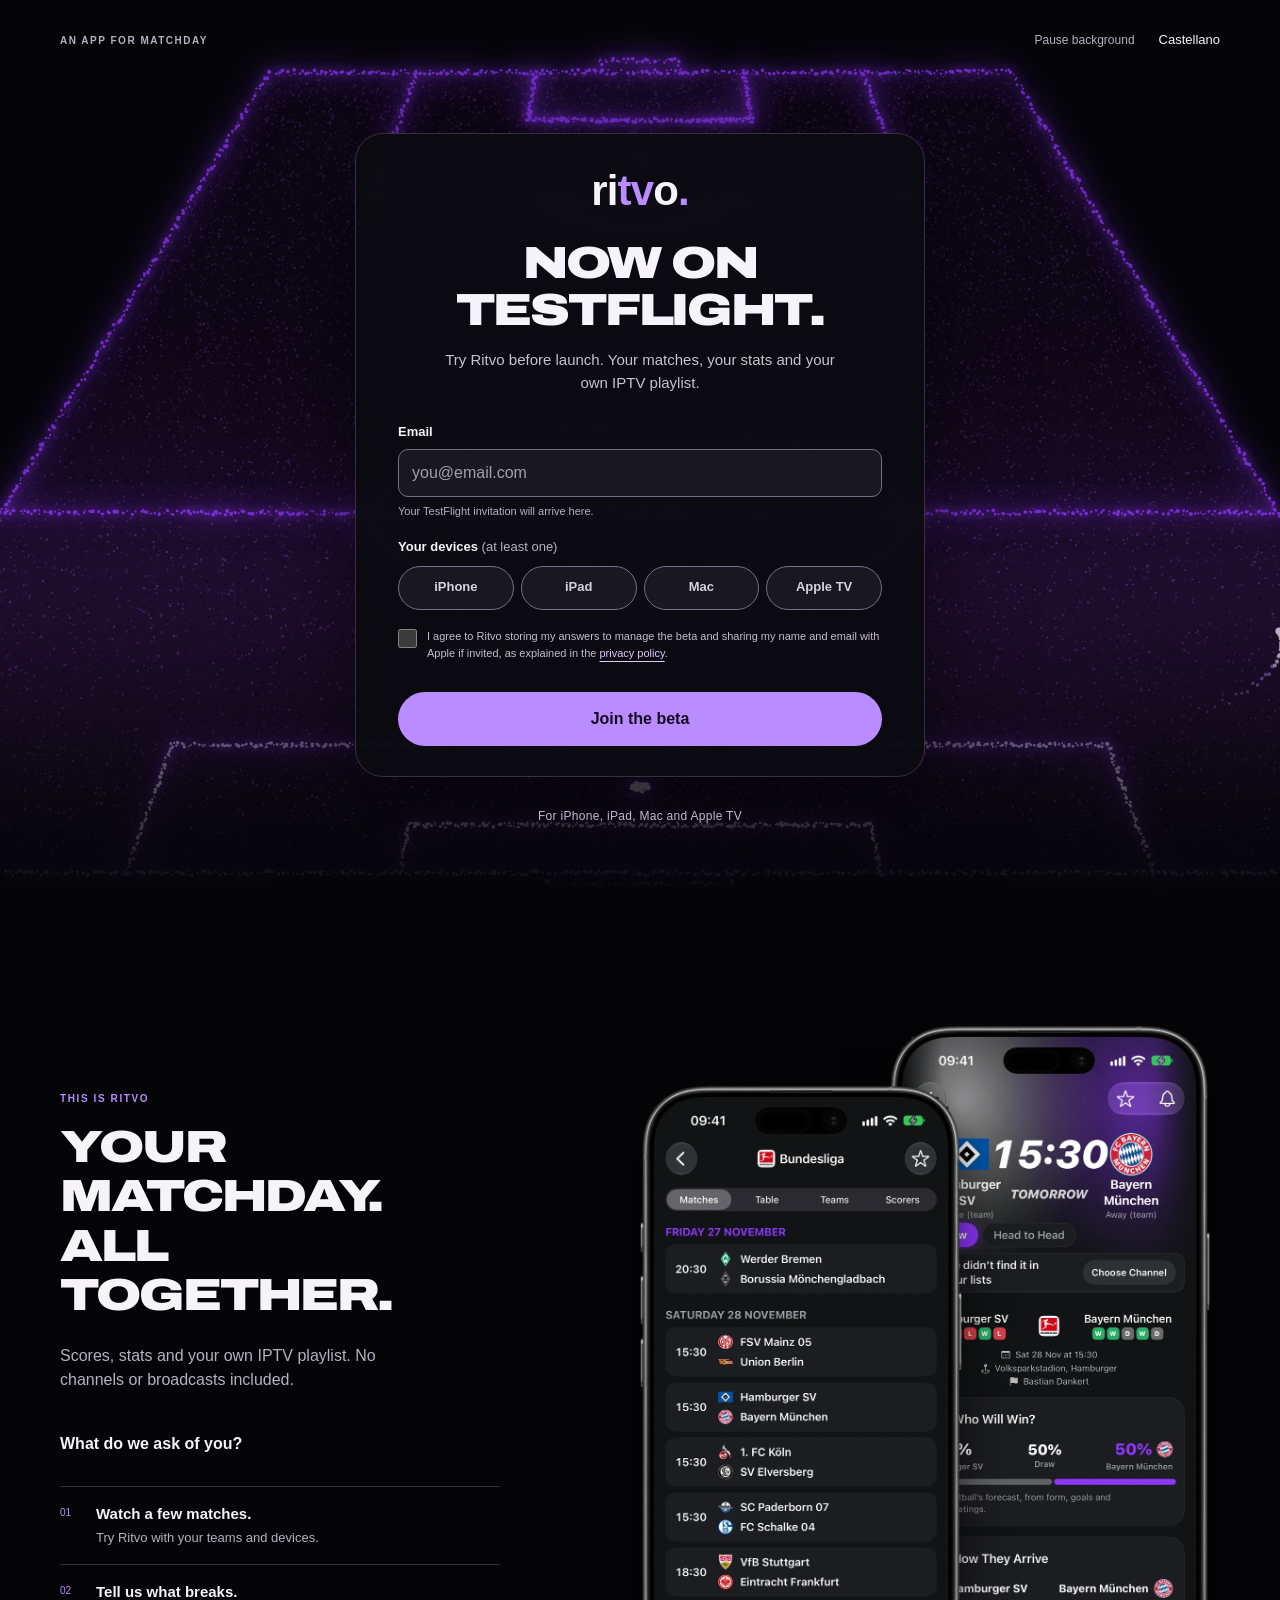
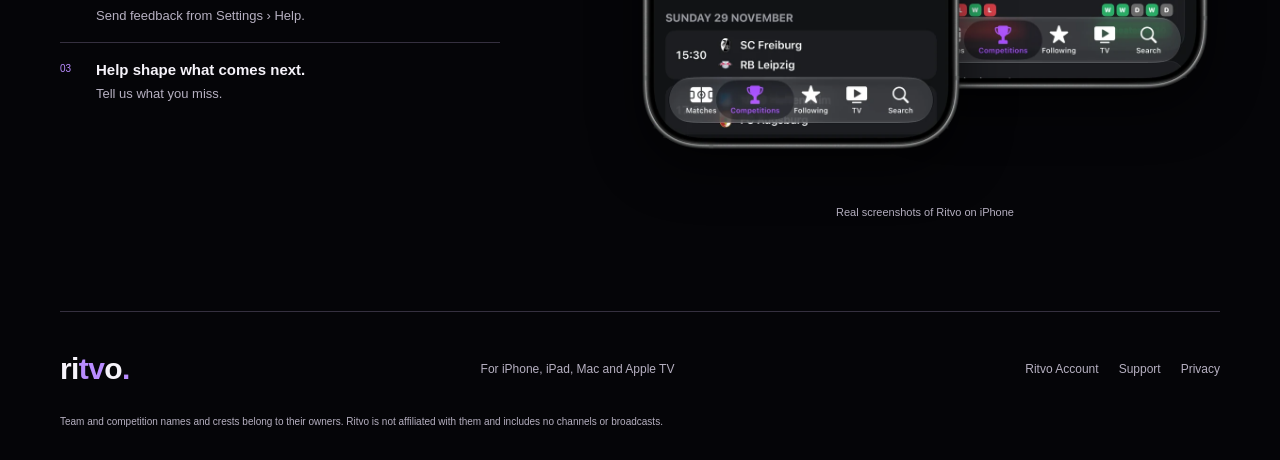
==== commit 3d796aeb: "Background: the pitch turns into a basketball court and back Co-Authored-By: Claude Opus 5.5 <norepl" ====
--- a/beta-en.html
+++ b/beta-en.html
@@ -14,7 +14,7 @@
 <meta name="twitter:card" content="summary_large_image"><meta name="twitter:title" content="Ritvo beta · Now on TestFlight"><meta name="twitter:description" content="Try Ritvo on TestFlight: scores, stats and your own IPTV playlist. No channels or broadcasts included."><meta name="twitter:image" content="https://ritvo.app/beta-assets/og-beta-en.jpg"><meta name="twitter:image:alt" content="Ritvo on iPhone. Now on TestFlight.">
 
 <link rel="alternate" hreflang="es" href="beta.html">
-<script src="beta.js" defer></script></head><body class="beta-page">
+<script src="beta.js" defer></script><script src="pitch.js" defer></script></head><body class="beta-page">
 <a class="skip-link" href="#contenido">Skip to content</a>
 <div class="pitch-background" aria-hidden="true"><canvas id="pitch" aria-hidden="true"></canvas></div>
 <header class="site-header wrap"><span class="nav-note">AN APP FOR MATCHDAY</span>
--- a/beta.css
+++ b/beta.css
@@ -1,7 +1,7 @@
 @font-face{font-family:Archivo;src:url('beta-assets/archivo-expanded-black.ttf') format('truetype');font-style:normal;font-weight:900;font-display:swap}
 :root{color-scheme:dark;--ink:#f6f3fa;--muted:#b6b0c1;--violet:#b98cff;--brand:#8e36fc;--line:#35303f;--surface:#101015;--ease:cubic-bezier(.2,.8,.2,1)}
 *{box-sizing:border-box}html{background:#050508;scroll-padding-top:24px}body{margin:0;color:var(--ink);font-family:-apple-system,BlinkMacSystemFont,"Segoe UI",sans-serif;font-size:16px;line-height:1.5}button,input,select,textarea{font:inherit}a{color:inherit;text-decoration-thickness:1px;text-underline-offset:4px}a:hover{color:var(--violet)}button,a,input,select,textarea{-webkit-tap-highlight-color:transparent}button{cursor:pointer}button:disabled{cursor:wait;opacity:.65}button:focus-visible,a:focus-visible,input:focus-visible,select:focus-visible,textarea:focus-visible,[tabindex="-1"]:focus-visible{outline:3px solid var(--violet);outline-offset:5px}h1,h2,h3,p,figure{margin:0}h1,h2{font-family:Archivo,"Arial Black",sans-serif;font-weight:900;letter-spacing:-.045em}h1{line-height:1.04}h2{line-height:1.1}button,a{transition:color 140ms var(--ease),background 140ms var(--ease),transform 140ms var(--ease)}[hidden]{display:none!important}.wrap{width:min(1160px,calc(100% - 80px));margin-inline:auto}.sr-only{position:absolute;width:1px;height:1px;padding:0;margin:-1px;overflow:hidden;clip-path:inset(50%);white-space:nowrap;border:0}.skip-link{position:absolute;top:12px;left:16px;z-index:20;padding:12px 18px;background:var(--ink);color:#050508;transform:translateY(-180%)}.skip-link:focus{transform:none}
-.pitch-background{position:fixed;inset:0;z-index:-1;pointer-events:none;background:#050508 url('beta-assets/pitch-still.webp') center/100% 100% no-repeat}.pitch-background::after{content:"";position:absolute;inset:0;background:linear-gradient(180deg,rgba(5,5,8,.08),transparent 70%,rgba(5,5,8,.18))}#pitch{width:100%;height:100%;display:block}.site-header{height:80px;position:absolute;top:0;left:0;right:0;z-index:2;display:flex;align-items:center;justify-content:space-between;gap:12px}.nav-note{font-size:10px;letter-spacing:.15em;font-weight:650;color:var(--muted)}.site-header nav{display:flex;align-items:center;gap:24px;font-size:13px}.site-header a,.motion-toggle{display:inline-flex;align-items:center;min-height:44px}.site-header a{text-decoration:none}.site-header a:hover{text-decoration:underline}.motion-toggle{background:none;border:0;color:var(--muted);padding:0;font-size:12px}.wordmark{display:inline-block;font-family:ui-rounded,"SF Pro Rounded",-apple-system,BlinkMacSystemFont,sans-serif;font-size:52px;font-weight:800;letter-spacing:-.02em;line-height:1;text-decoration:none}.wordmark:hover{color:var(--ink)}.brand-violet{color:var(--violet)}
+.pitch-background{position:absolute;top:0;left:0;right:0;height:100vh;z-index:-1;pointer-events:none;background:#050508 url('beta-assets/pitch-still.webp') center/100% 100% no-repeat}.pitch-background::after{content:"";position:absolute;inset:0;background:linear-gradient(180deg,rgba(5,5,8,.08),transparent 62%,#050508)}#pitch{width:100%;height:100%;display:block;opacity:0;transition:opacity .6s ease}#pitch.ready{opacity:1}@media(prefers-reduced-motion:reduce){#pitch{transition:none}}.site-header{height:80px;position:absolute;top:0;left:0;right:0;z-index:2;display:flex;align-items:center;justify-content:space-between;gap:12px}.nav-note{font-size:10px;letter-spacing:.15em;font-weight:650;color:var(--muted)}.site-header nav{display:flex;align-items:center;gap:24px;font-size:13px}.site-header a,.motion-toggle{display:inline-flex;align-items:center;min-height:44px}.site-header a{text-decoration:none}.site-header a:hover{text-decoration:underline}.motion-toggle{background:none;border:0;color:var(--muted);padding:0;font-size:12px}.wordmark{display:inline-block;font-family:ui-rounded,"SF Pro Rounded",-apple-system,BlinkMacSystemFont,sans-serif;font-size:52px;font-weight:800;letter-spacing:-.02em;line-height:1;text-decoration:none}.wordmark:hover{color:var(--ink)}.brand-violet{color:var(--violet)}
 .hero{min-height:100svh;display:flex;flex-direction:column;align-items:center;justify-content:center;padding:100px 24px 42px;gap:25px}.launch-card{width:100%;background:rgba(12,11,17,.97);border:1px solid #39303f;border-radius:28px;box-shadow:0 30px 100px #0008;padding:44px;text-align:center}.home-card{max-width:810px;padding:46px 46px 48px}.home-card h1{font-size:clamp(29px,4.7vw,62px);margin:32px -12px 24px}.home-card h1 span{color:var(--violet)}.lead{color:#c8c2d1;font-size:17px;line-height:1.6}.home-card .lead{max-width:550px;margin:0 auto 32px}.button{display:inline-flex;align-items:center;justify-content:center;gap:22px;min-height:54px;padding:14px 26px;border:1px solid transparent;border-radius:100px;background:var(--violet);color:#160c22;text-decoration:none;font-weight:700;font-size:16px;line-height:1.4}.button:hover{background:#c9a7ff;color:#160c22;transform:translateY(-1px)}.button:active{transform:translateY(1px) scale(.985)}.button span{font-size:20px;line-height:1}.platforms{font-size:12px;color:#c2b9ce;text-align:center;letter-spacing:.025em}.signup-card{max-width:570px;padding:28px 38px 24px}.signup-card>.wordmark{font-size:42px;margin-bottom:22px}.launch-card .form-heading{text-align:center}.form-heading h1{font-size:clamp(29px,4.5vw,45px);margin-bottom:14px}.form-heading>p{font-size:15px;color:#c8c2d1;max-width:400px;margin:0 auto 24px;line-height:1.55}form{text-align:left}fieldset{min-width:0;border:0;padding:0;margin:0 0 18px}legend,label{font-size:13px;font-weight:550}legend{padding:0;margin-bottom:9px}label a{color:#ddc6ff}.field{margin-bottom:18px}.field>label{display:block;margin-bottom:7px}.field>input,.field>select,.field>textarea,.share-row input{display:block;width:100%;min-height:48px;border:1px solid #796c87;border-radius:10px;background:#19171f;color:var(--ink);padding:11px 13px;font-size:16px;line-height:1.4}input::placeholder,textarea::placeholder{color:#a59dae;opacity:1}textarea{resize:vertical}.hint{font-size:11px;line-height:1.5;color:var(--muted);margin-top:6px}.optional{color:var(--muted);font-weight:400}.choices{display:flex;flex-wrap:wrap;gap:8px}.choice{position:relative;cursor:pointer}.choice input{position:absolute;opacity:0;width:1px;height:1px}.choice span{min-height:44px;display:flex;align-items:center;justify-content:center;padding:10px 16px;border:1px solid #796c87;border-radius:100px;background:#19171f;color:#d7d1df;font-size:13px;line-height:1.3;transition:background 140ms,color 140ms,border-color 140ms}.choice:hover span{border-color:var(--violet)}.choice input:checked+span{color:#f3e9ff;border-color:var(--violet);background:#39204e;box-shadow:inset 0 0 0 1px var(--violet)}.choice input:checked+span::before{content:'✓';margin-right:6px}.choice:has(:focus-visible){outline:3px solid var(--violet);outline-offset:4px;border-radius:100px}.consent{display:flex;align-items:flex-start;gap:10px;margin:0 0 20px;min-height:44px;font-size:11px;line-height:1.6;font-weight:400;color:#c5bdce;cursor:pointer}.consent input{flex:none;accent-color:var(--brand);width:19px;height:19px;margin:1px 0 0}.form-actions{display:flex;flex-direction:column;align-items:stretch;gap:4px}.form-actions .button{width:100%}.skip-profile{display:flex;min-height:44px;align-items:center;justify-content:center;font-size:14px;color:var(--muted)}.status{font-size:13px;line-height:1.5;color:var(--muted);margin-top:12px}.status:empty{display:none}.status.error{color:#ffb7c0;padding:10px 12px;border-left:2px solid #ffb7c0;background:#29141d}.invalid,.choice.invalid span{border-color:#ffb7c0!important}.beta-count{text-align:center;font-size:12px;color:#d2c5e2;margin:14px 0 0}.trap{position:absolute;width:1px;height:1px;overflow:hidden;clip-path:inset(50%)}.pair{display:grid;grid-template-columns:1fr 1fr;gap:14px}.profile-heading{text-align:center;margin-bottom:24px}.profile-heading h2{font-family:-apple-system,BlinkMacSystemFont,"Segoe UI",sans-serif;font-size:27px;letter-spacing:-.035em;line-height:1.2;margin:10px 0 12px}.profile-heading p:last-child{font-size:14px;color:var(--muted)}.eyebrow{font-size:10px;font-weight:650;letter-spacing:.16em;color:var(--violet)}#step-two{margin:28px 0 8px;border-top:1px solid var(--line);padding-top:24px}.enhanced #step-two{border:0;margin:0;padding:0}.enhanced .profile-active{max-width:620px}
 .showcase{min-height:100svh;display:grid;grid-template-columns:1fr 1.18fr;align-items:center;gap:70px;padding-block:90px}.showcase-copy{max-width:440px}.showcase h2{font-size:clamp(30px,3.6vw,45px);margin:16px 0 24px}.showcase-lead{color:var(--muted);max-width:370px;font-size:16px}.showcase h3{font-size:16px;margin:40px 0 0}.benefits{list-style:none;padding:0;counter-reset:benefit;margin:30px 0 0}.benefits li{position:relative;counter-increment:benefit;padding:16px 0 16px 36px;border-top:1px solid var(--line)}.benefits li::before{content:'0' counter(benefit);position:absolute;left:0;top:18px;font-size:10px;color:var(--violet);font-variant-numeric:tabular-nums}.benefits strong,.benefits span{display:block}.benefits strong{font-size:15px;font-weight:650}.benefits span{font-size:13px;color:var(--muted);margin-top:3px}.phone-pair{position:relative;display:flex;align-items:center;justify-content:center;padding:30px 0 45px;isolation:isolate}.device{display:block;width:56%;height:auto;filter:drop-shadow(0 18px 25px #0009)}.device-0{position:relative;z-index:1;margin-right:-14%;margin-top:60px}.device-1{margin-top:-60px}.phones figcaption{text-align:center;font-size:11px;color:var(--muted);margin-top:4px}.site-footer{padding:35px 0 30px;border-top:1px solid var(--line);font-size:12px;color:var(--muted)}.footer-top{display:flex;align-items:center;justify-content:space-between;gap:24px}.footer-top .wordmark{font-size:30px;color:var(--ink)}.footer-top nav{display:flex;flex-wrap:wrap;gap:20px}.footer-top nav a{display:inline-flex;min-height:44px;align-items:center;text-decoration:none}.footer-top nav a:hover{text-decoration:underline}.legal,.english-note{font-size:10px;line-height:1.7;margin-top:22px;max-width:930px}.english-note{color:#aaa2b5;margin-top:12px}.thanks-card{max-width:670px}.thanks-card .wordmark{margin-bottom:30px}.thanks-card h1{font-size:clamp(30px,4.7vw,52px);margin:16px 0 22px}.thanks-card .lead{font-size:16px}.thanks-card>p:not(.eyebrow){color:var(--muted);margin-bottom:18px}.thanks-card>.button{margin:8px 0 30px}.share-block{border-top:1px solid var(--line);padding-top:24px}.share-block label{font-size:13px;display:block;margin-bottom:12px}.share-row{display:flex;gap:8px}.share-row input{font-size:12px;min-width:0}.share-row button{border:1px solid #625570;background:#282032;color:var(--ink);border-radius:10px;padding:10px 14px;white-space:nowrap;font-size:12px;min-height:48px}
 @media(min-width:900px) and (min-height:850px){.signup-card{padding:36px 42px 30px}.signup-card>.wordmark{margin-bottom:28px}.form-heading>p{margin-bottom:28px}.hero{gap:30px}}
